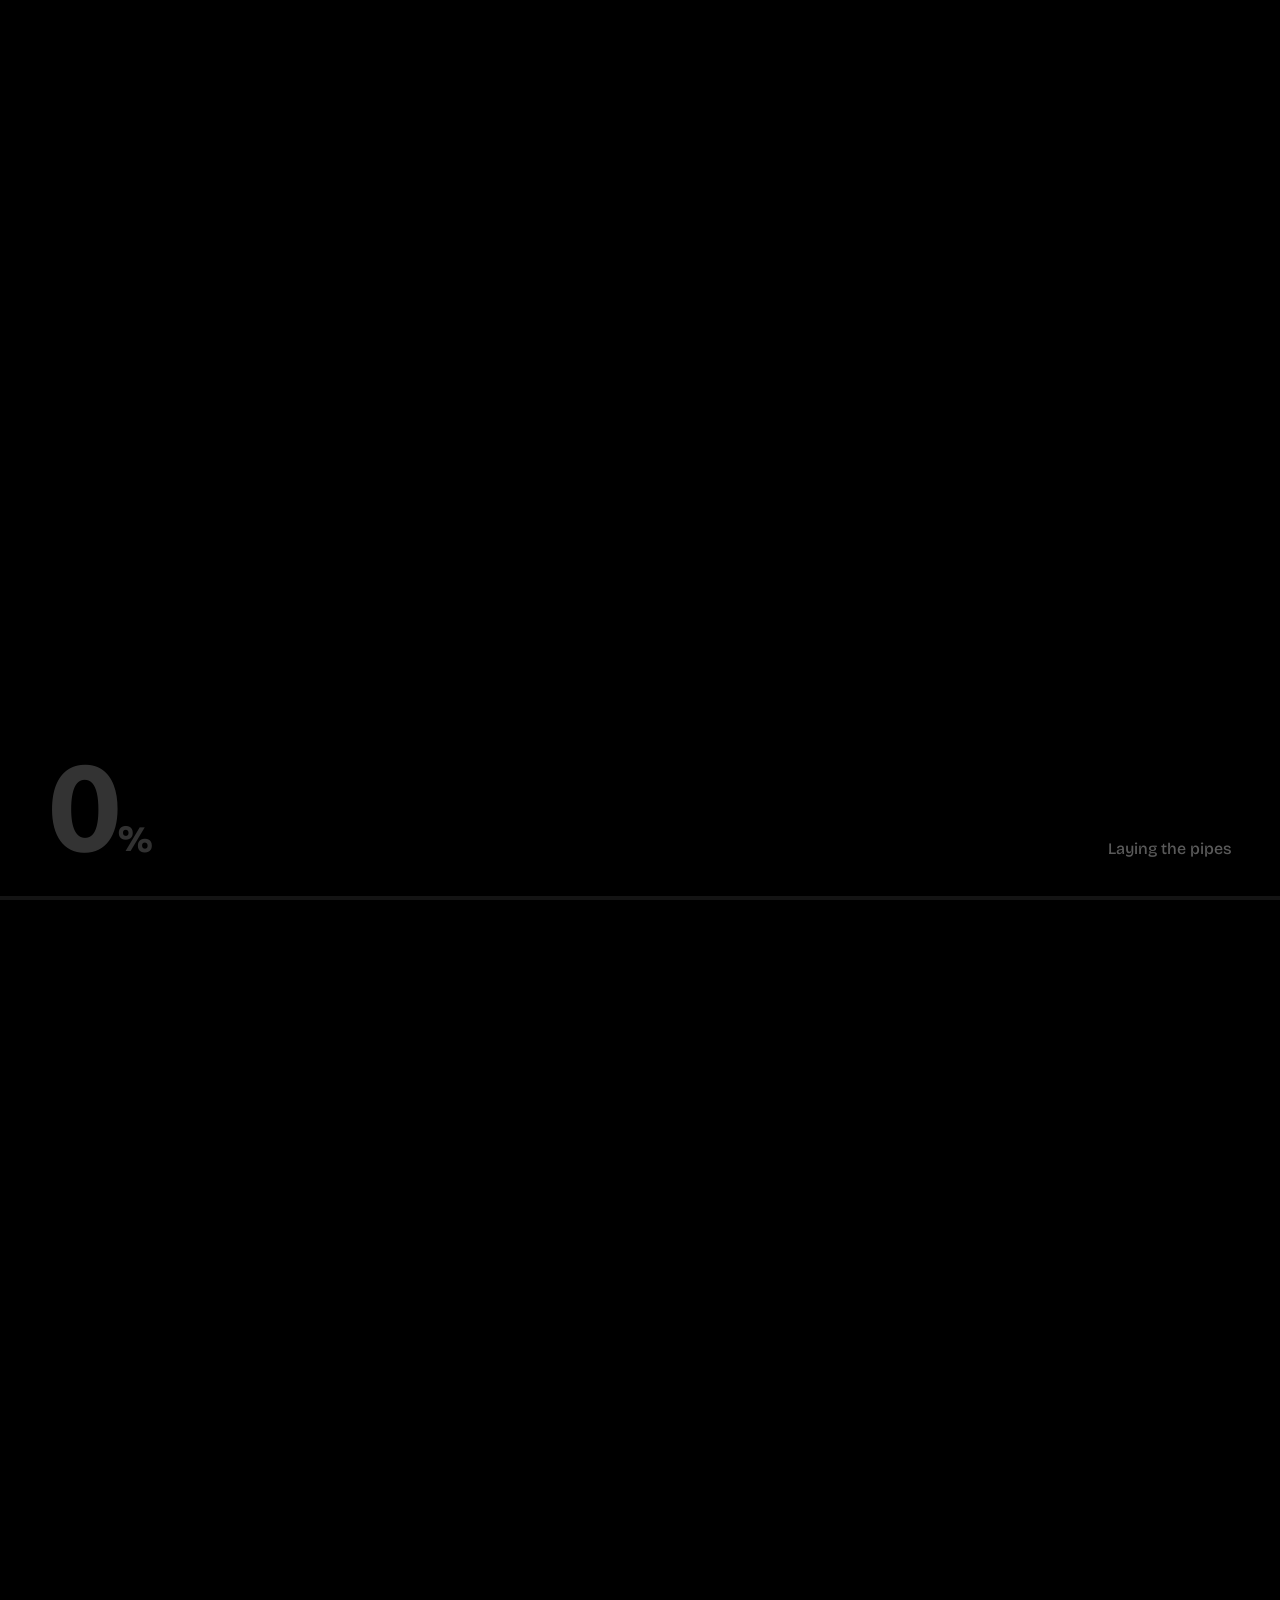
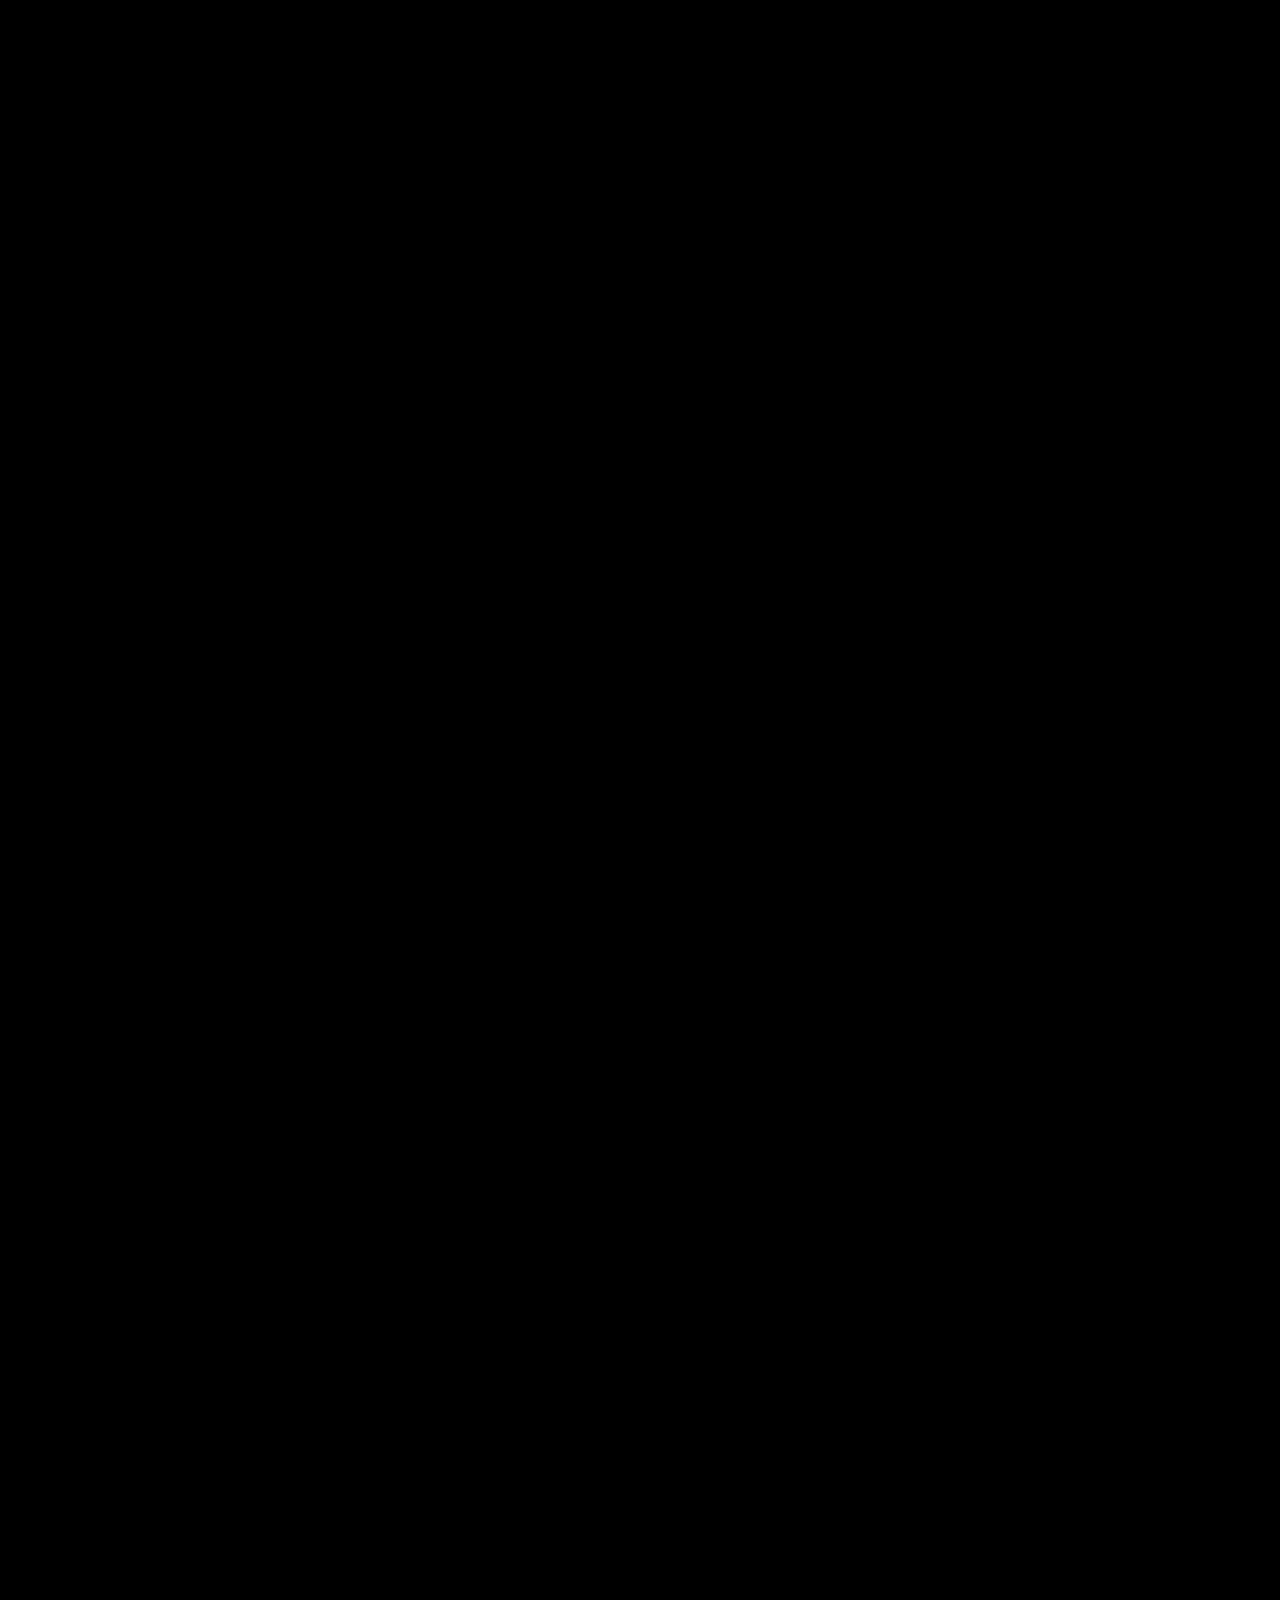
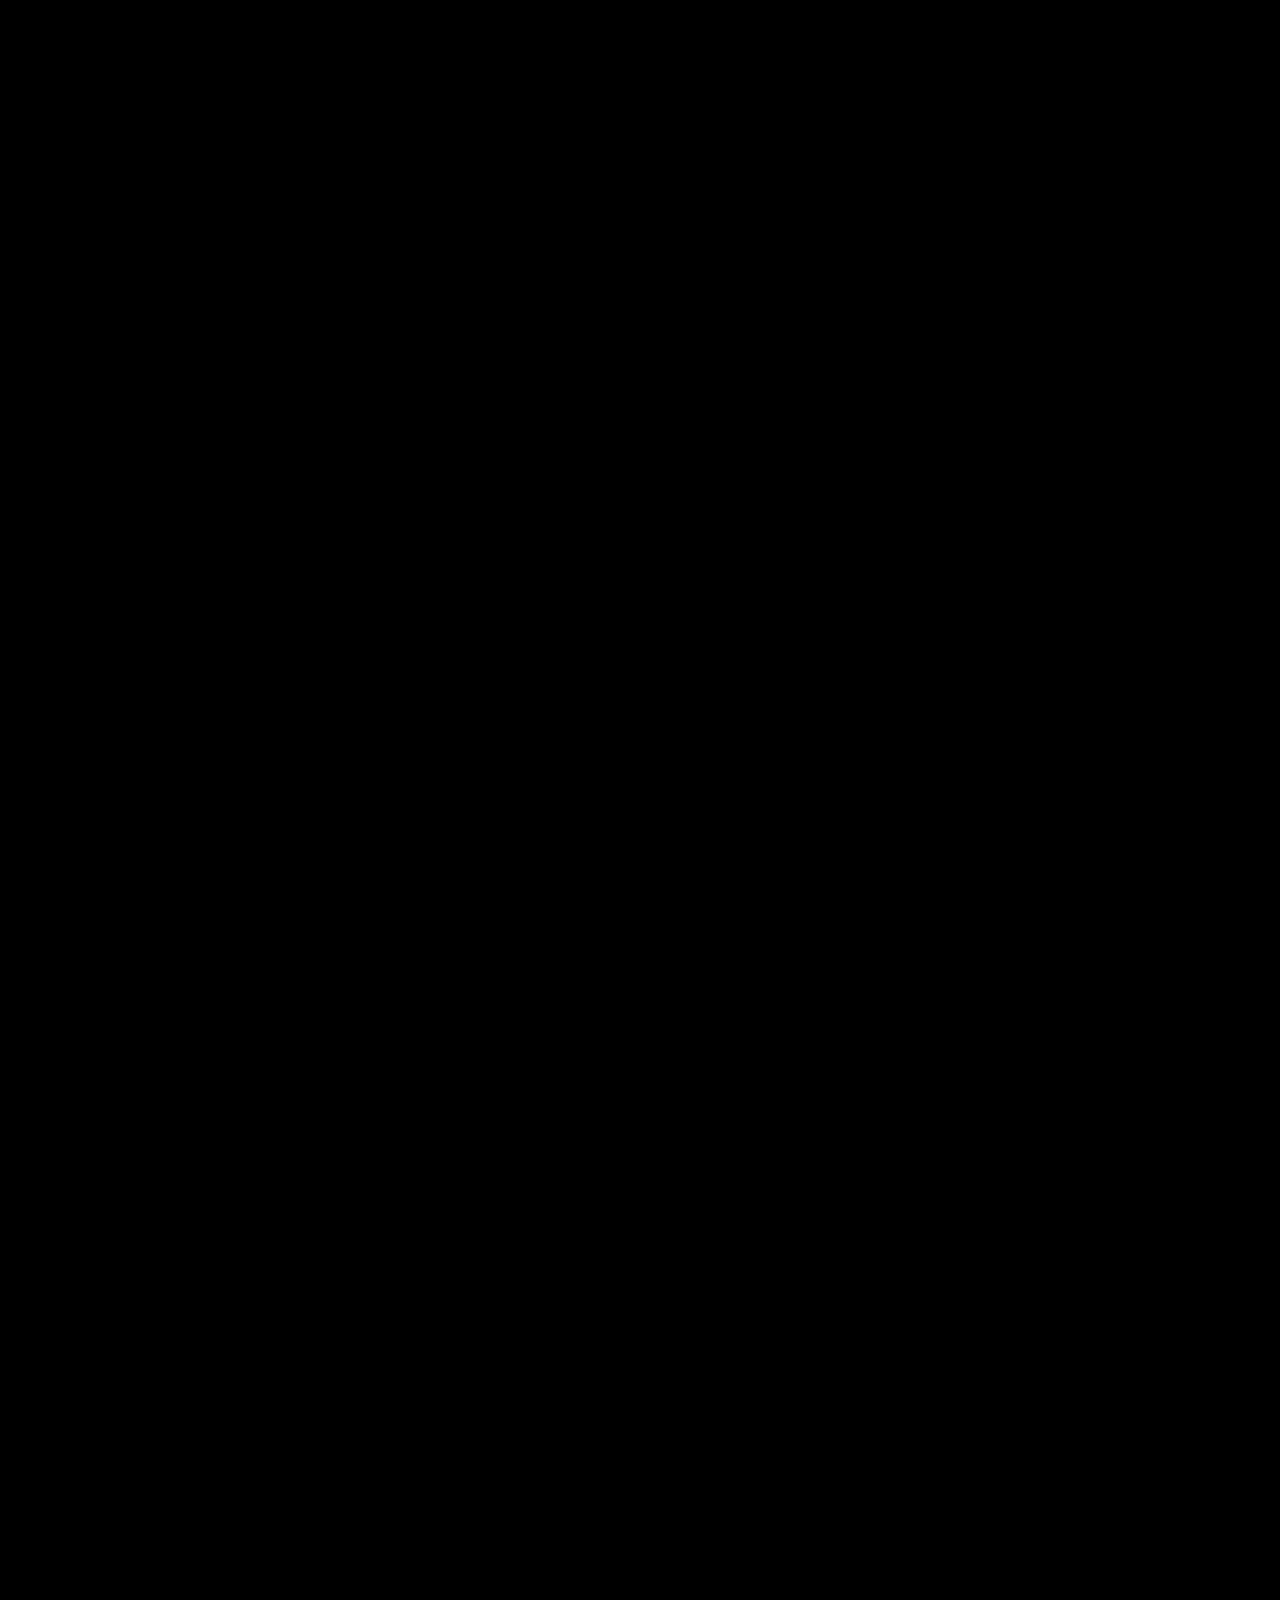
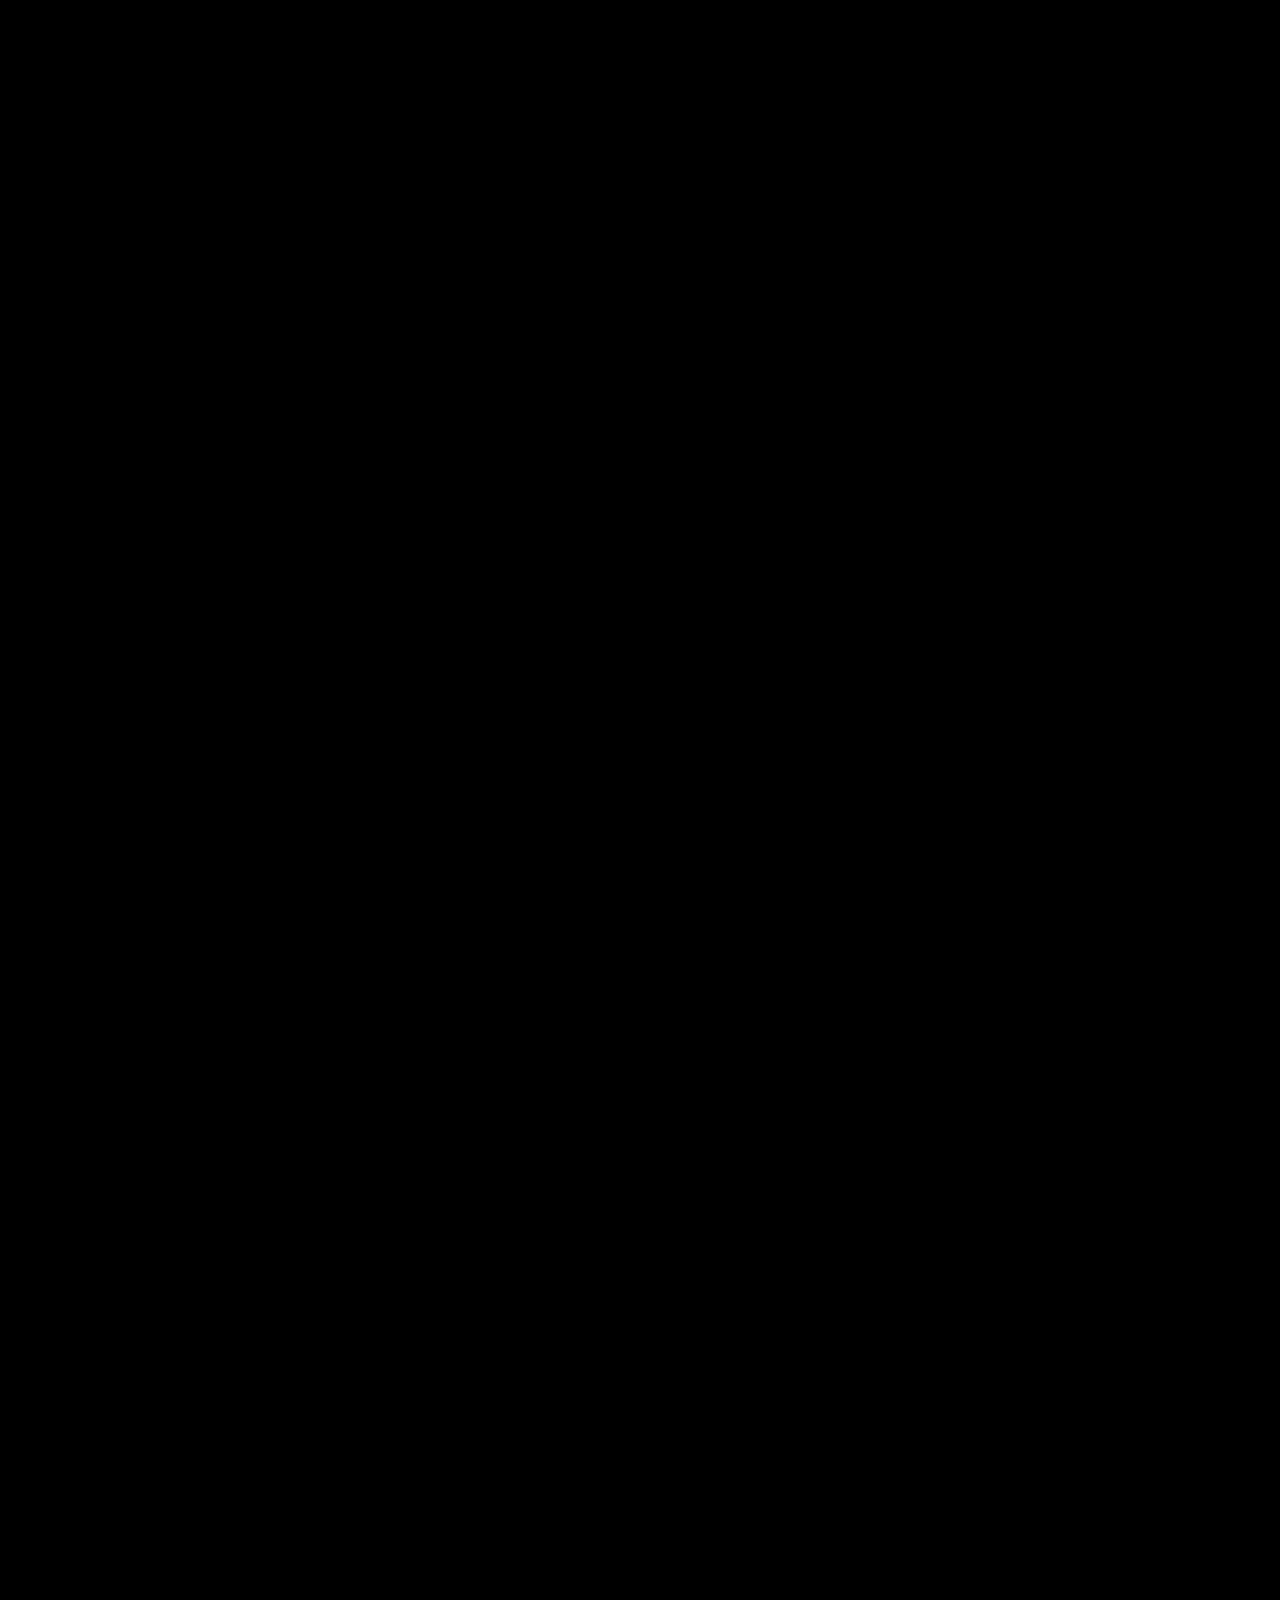
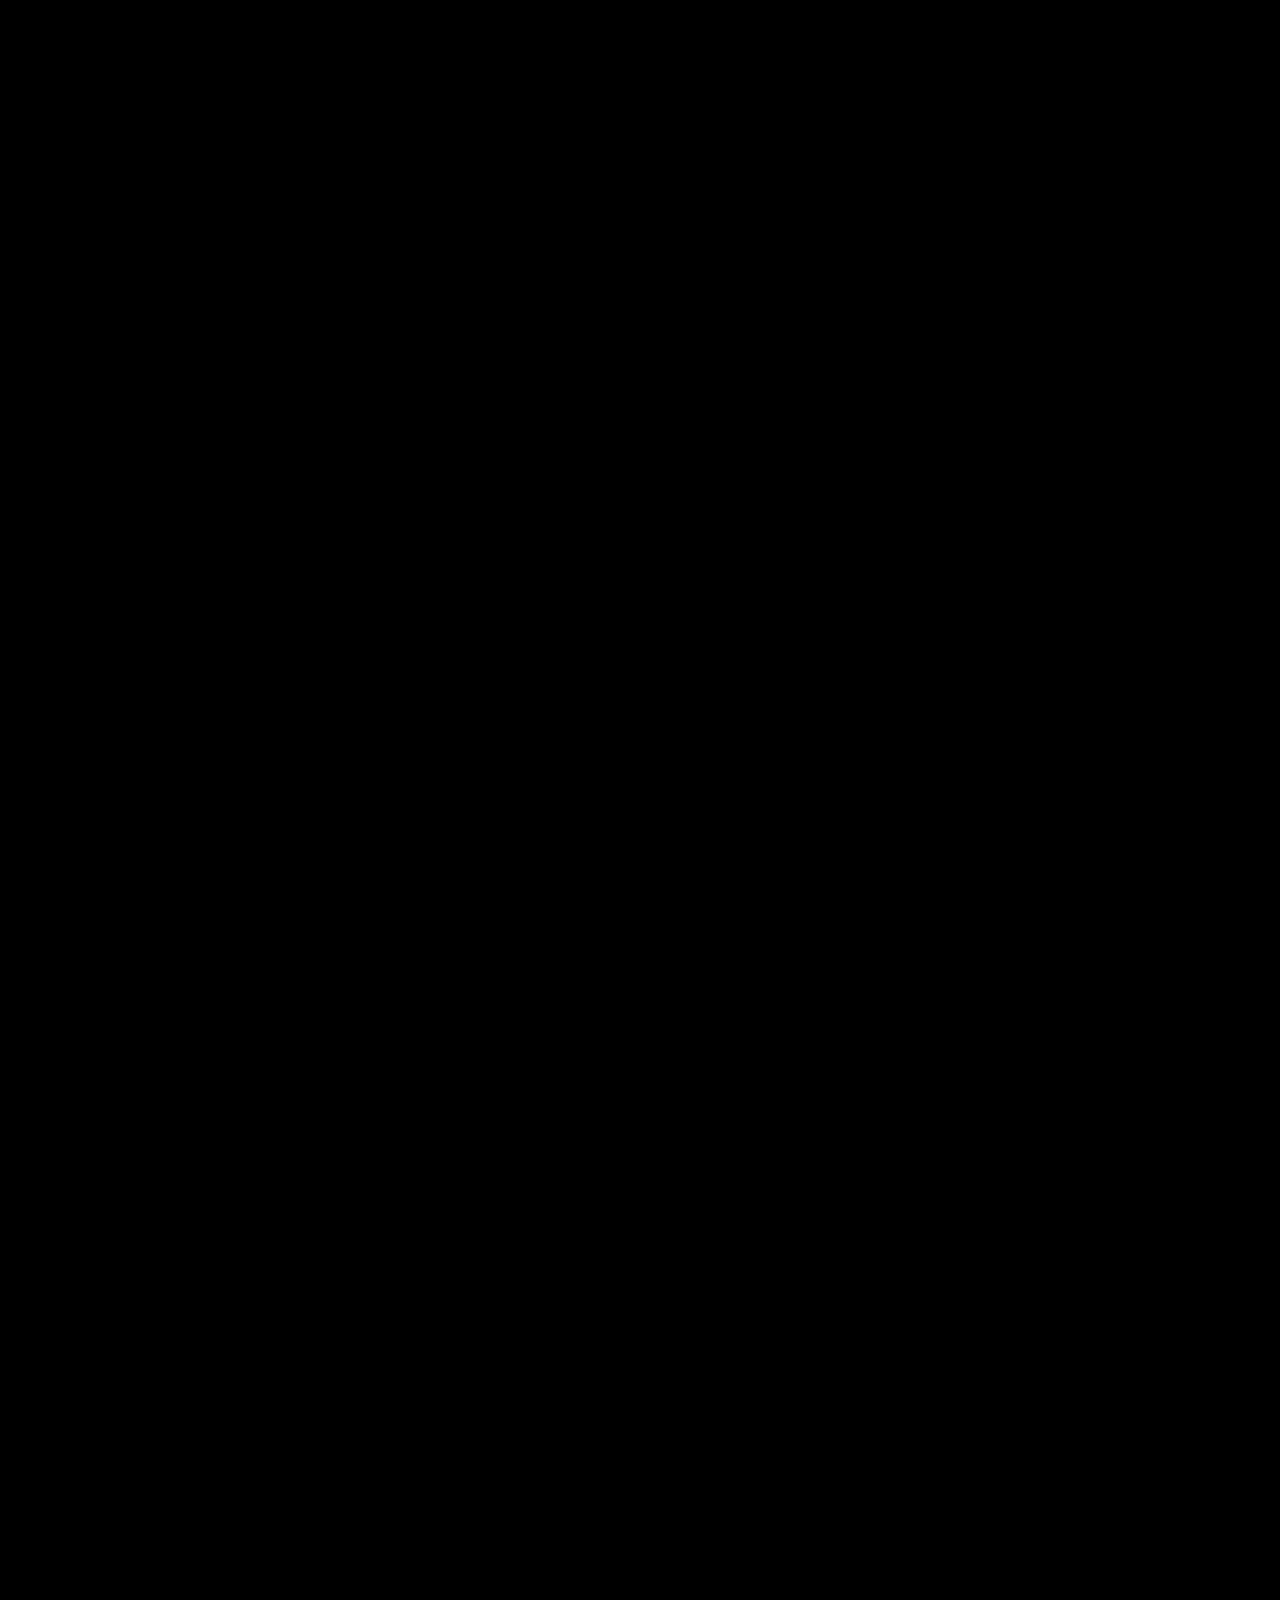
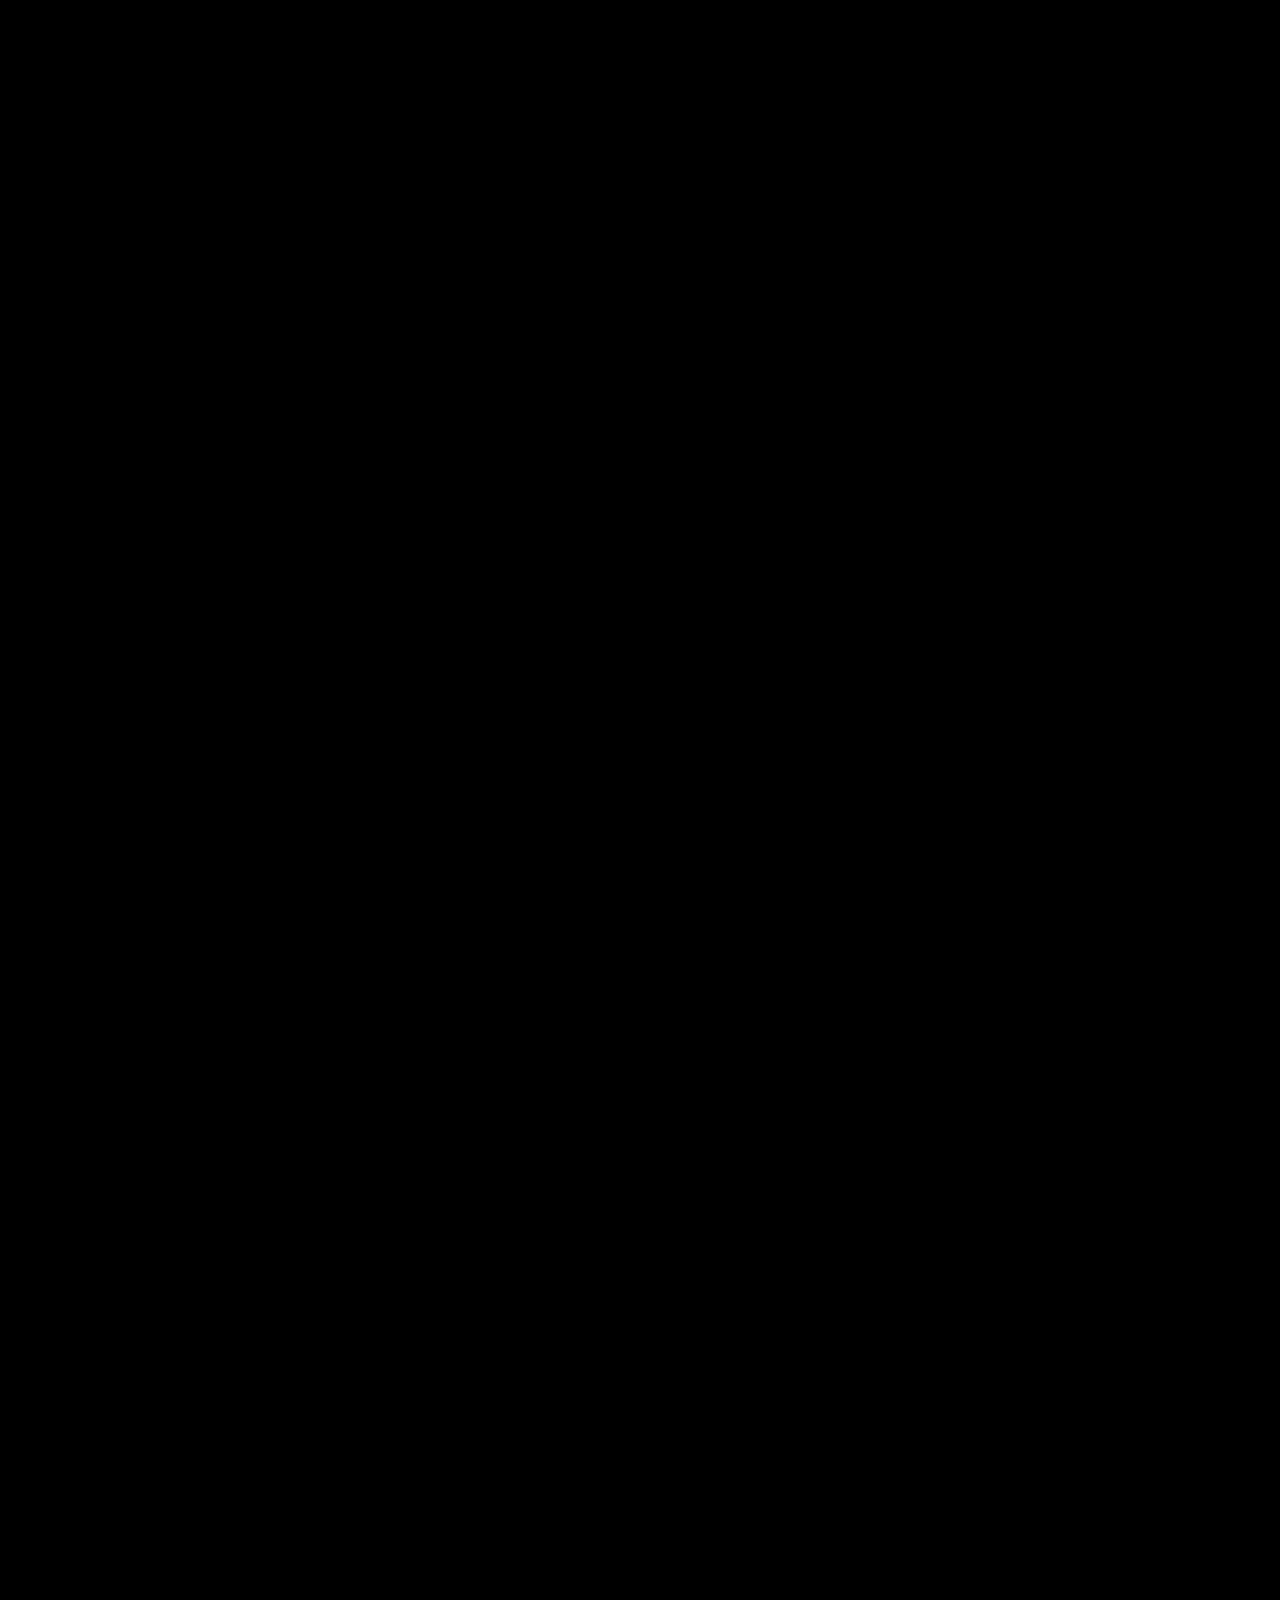
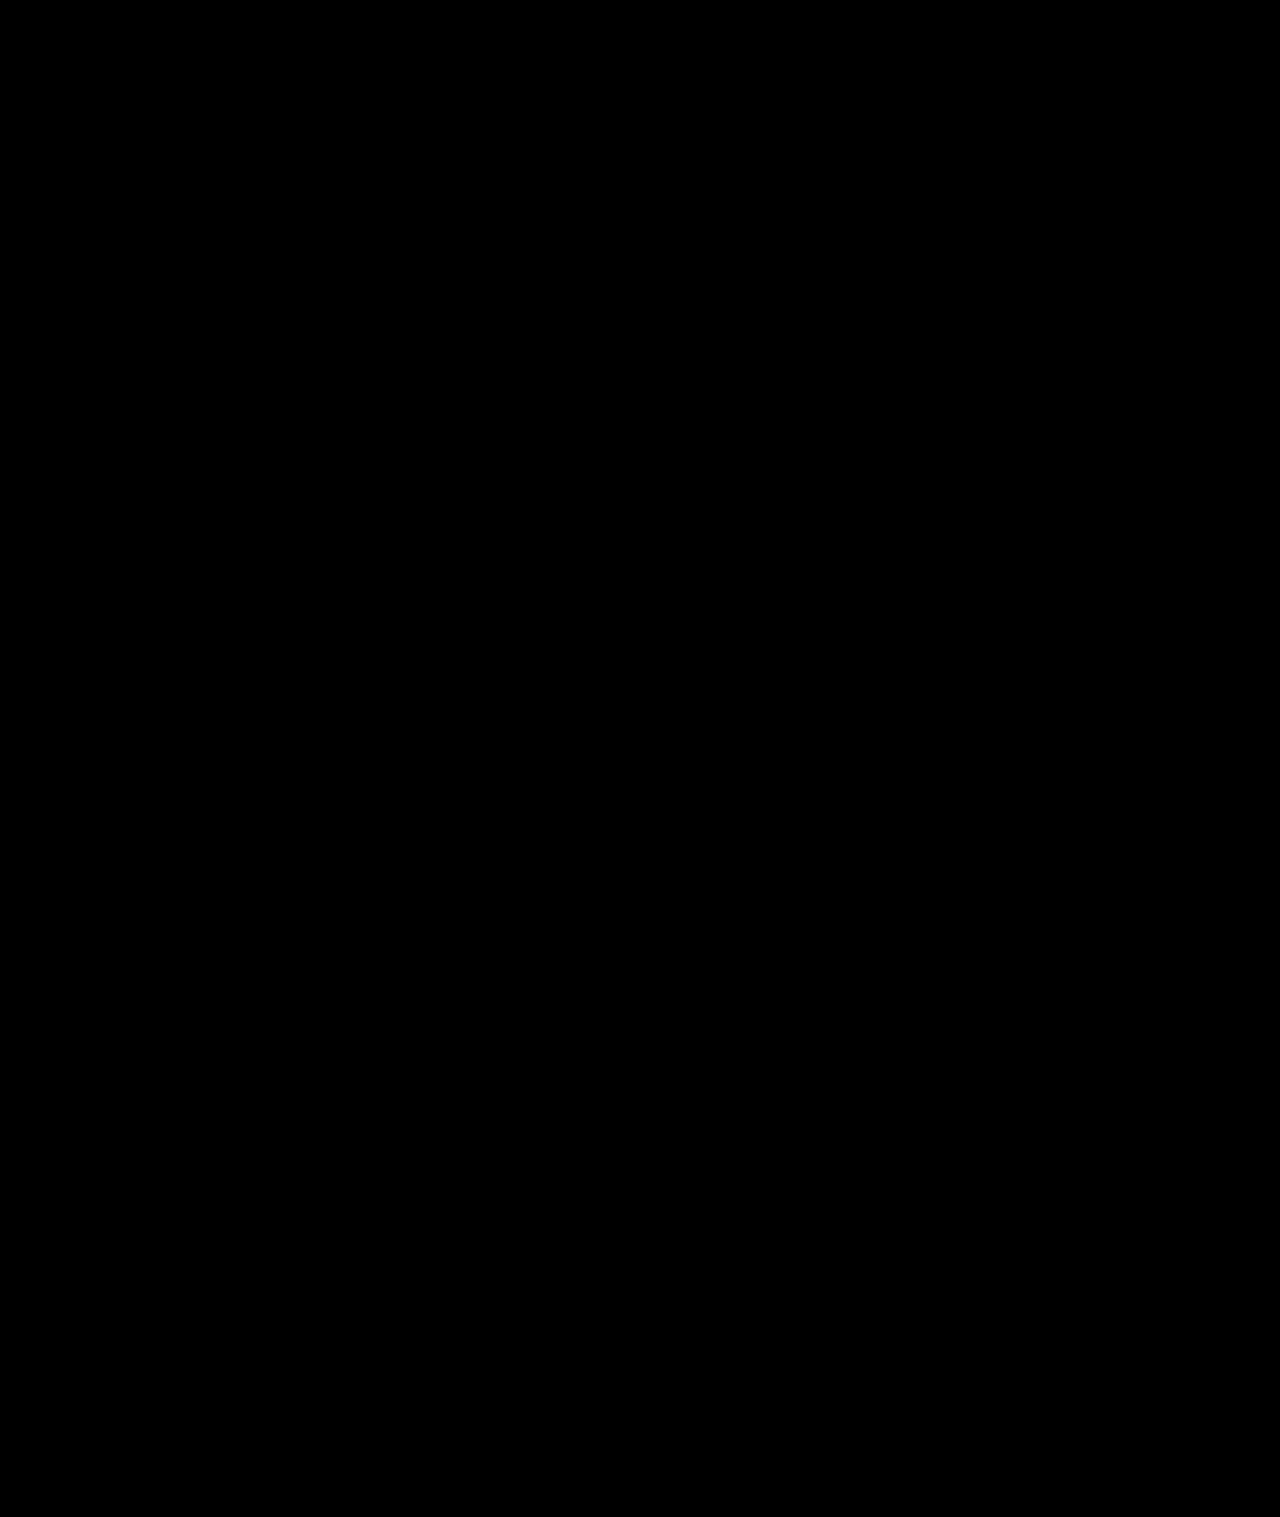
==== index.html @ 7645dc29 "initial commit" ====
<!doctype html>
<html lang="en">

<head>
  <meta charset="utf-8">
  <meta name="viewport" content="width=device-width, initial-scale=1">
  <title>Ankur Kewat</title>
  <link rel="preconnect" href="https://fonts.googleapis.com">
  <link rel="preconnect" href="https://fonts.gstatic.com" crossorigin>
  <link
    href="https://fonts.googleapis.com/css2?family=Bricolage+Grotesque:opsz,wght@12..96,400;12..96,700&family=Inter+Tight:wght@400;500;600;700&family=JetBrains+Mono:wght@400;500&display=swap"
    rel="stylesheet">
  <link rel="stylesheet" href="css/hero.css">
  <link rel="stylesheet" href="css/style.css">
  <link rel="stylesheet" href="css/tech-card.css">
  <link rel="stylesheet" href="css/bold-section.css">
  <link rel="stylesheet" href="css/stats.css">
  <link rel="stylesheet" href="css/experience.css">
  <link rel="stylesheet" href="css/skills.css">
  <link rel="stylesheet" href="css/runner.css">
  <link rel="stylesheet" href="css/tail.css">
  <link rel="stylesheet" href="css/connect.css">
  <link rel="stylesheet" href="css/hero-fx.css">
  <link rel="stylesheet" href="css/wave-btn.css">
</head>

<body class="intro">

  <!-- intro layers: cursor glow + the card spiral -->
  <canvas id="fluid-bg" aria-hidden="true"></canvas>
  <canvas id="cards-bg" aria-hidden="true"></canvas>

  <!-- THE WEBSITE (revealed when the card spiral completes): tech icon card, then Bold Ideas + PLAY REEL -->
  <main class="site">
    <header class="top">
      <div class="btns"><button class="btn-wave" type="button" aria-label="Toggle sound" aria-pressed="true"><i
            class="bw-fill"></i><svg class="bw-svg" viewBox="0 0 24 24" aria-hidden="true">
            <path class="bw-path" d="" />
          </svg></button><span class="btn dark">Let&rsquo;s talk</span></div>
    </header>

    <!-- Hero Section from image: Above Bold Ideas, Brought to Life -->
    <section class="hero-section" id="hero">
      <div class="hero-inner">
        <div class="hero-content">
          <div class="hero-badge">
            <span class="hero-badge-text">AGENTIC SAAS ARCHITECTURE</span>
          </div>

          <h1 class="hero-title">I'm Ankur Kewat</h1>

          <p class="hero-lead">
            Blending modern web development with Generative AI to build <strong>intelligent, scalable, and visually
              engaging</strong> digital experiences.<span class="hero-status-dot" aria-hidden="true"></span>
          </p>

          <p class="hero-desc">
            Gen AI &amp; Full Stack Developer crafting scalable AI-powered products, clean interfaces, and modern web
            experiences.
          </p>

          <div class="hero-actions">
            <a class="hero-btn-primary" href="#bold">
              <span>View Projects</span>
              <svg width="15" height="15" viewBox="0 0 24 24" fill="none" stroke="currentColor" stroke-width="2.2"
                stroke-linecap="round" stroke-linejoin="round">
                <line x1="5" y1="12" x2="19" y2="12"></line>
                <polyline points="12 5 19 12 12 19"></polyline>
              </svg>
            </a>
            <a class="hero-btn-secondary" href="mailto:contact@ankurkewat.com">
              <svg width="15" height="15" viewBox="0 0 24 24" fill="none" stroke="currentColor" stroke-width="2"
                stroke-linecap="round" stroke-linejoin="round">
                <rect x="2" y="4" width="20" height="16" rx="2"></rect>
                <path d="m22 7-8.97 5.7a1.94 1.94 0 0 1-2.06 0L2 7"></path>
              </svg>
              <span>Contact Me</span>
            </a>
          </div>

          <div class="hero-tags">
            <span class="hero-tag">Next.js</span>
            <span class="hero-tag">TypeScript</span>
            <span class="hero-tag">Tailwind CSS</span>
            <span class="hero-tag">Node.js</span>
            <span class="hero-tag">React</span>
            <span class="hero-tag">AI Integration</span>
          </div>
        </div>

        <div class="hero-profile-wrap">
          <div class="hero-profile-card">
            <img src="assets/profile.jpg" alt="Ankur Kewat - AI & Full Stack Engineer" class="hero-profile-img" />
            <div class="hero-profile-glow"></div>
          </div>
        </div>
      </div>


    </section>

    <!-- Interactive Command Palette Modal -->
    <div class="cmd-modal-backdrop" id="cmd-modal" role="dialog" aria-modal="true" aria-label="Command Menu">
      <div class="cmd-modal">
        <div class="cmd-search-wrap">
          <svg width="18" height="18" viewBox="0 0 24 24" fill="none" stroke="currentColor" stroke-width="2"
            stroke-linecap="round" stroke-linejoin="round">
            <circle cx="11" cy="11" r="8"></circle>
            <line x1="21" y1="21" x2="16.65" y2="16.65"></line>
          </svg>
          <input class="cmd-search-input" id="cmd-input" type="text" placeholder="Type a command or search..."
            autocomplete="off">
        </div>
        <ul class="cmd-list" id="cmd-list">
          <li class="cmd-item" data-action="bold">
            <div class="cmd-item-left">
              <span>✨</span>
              <span class="cmd-item-title">Bold Ideas &amp; Showreel</span>
            </div>
            <span class="cmd-item-badge">Scroll</span>
          </li>
          <li class="cmd-item" data-action="projects">
            <div class="cmd-item-left">
              <span>💼</span>
              <span class="cmd-item-title">Featured Work</span>
            </div>
            <span class="cmd-item-badge">Projects</span>
          </li>
          <li class="cmd-item" data-action="tech-stack">
            <div class="cmd-item-left">
              <span>⚡</span>
              <span class="cmd-item-title">Interactive Tech Stack</span>
            </div>
            <span class="cmd-item-badge">Skills</span>
          </li>
          <li class="cmd-item" data-action="contact">
            <div class="cmd-item-left">
              <span>✉️</span>
              <span class="cmd-item-title">Send Email</span>
            </div>
            <span class="cmd-item-badge">Contact</span>
          </li>
          <li class="cmd-item" data-action="copy-email">
            <div class="cmd-item-left">
              <span>📋</span>
              <span class="cmd-item-title">Copy Email Address</span>
            </div>
            <span class="cmd-item-badge">Clipboard</span>
          </li>
        </ul>
        <div class="cmd-modal-footer">
          <span>Navigation &amp; Actions</span>
          <span>ESC to close</span>
        </div>
      </div>
    </div>

    <!-- 1) bold ideas: the blue pipe threads the video card, which grows into PLAY REEL -->
    <section id="bold">
      <div class="stage">
        <canvas></canvas>
        <h2 class="head">
          <span class="l1-mask"><span class="l1-shift"><span class="l1">Bold Ideas,</span></span></span>
          <span class="l2">Brought to Life</span>
        </h2>
        <div class="copy">
          <p>I combine design, motion, 3D, and development to create digital experiences that feel visually striking and
            technically seamless. From landing pages to AI-powered products, I build work that captures attention and
            invites interaction.</p>
          <a class="pill" href="#"><i></i> My approach</a>
        </div>
        <button class="reel" type="button" aria-label="Play reel">PLAY<b></b>REEL</button>
        <div class="bold-hint"><span>+</span><span>Scroll to explore</span><span>+</span></div>
      </div>
    </section>
    <!-- put your own reel here (mp4, keep it short and light for the autoplay) -->
    <video id="reel-video" class="reel-video" src="assets/reel.mp4" muted loop playsinline autoplay
      preload="auto"></video>

    <!-- Stats: the blue pipe keeps coming down from the right while the cards spring in -->
    <section id="stats" aria-label="Highlights">
      <div class="stats-stage">
        <canvas aria-hidden="true"></canvas>
        <div class="stats-grid">
          <article class="stat-card">
            <div class="stat-in">
              <div class="stat-icon"><svg viewBox="0 0 24 24" fill="none" stroke="currentColor" stroke-width="1.8"
                  stroke-linecap="round" stroke-linejoin="round" aria-hidden="true">
                  <path d="m18 16 4-4-4-4" />
                  <path d="m6 8-4 4 4 4" />
                </svg></div>
              <h3 class="stat-num"><span data-count="3">0</span>+ Years</h3>
              <p class="stat-title">Production Coding</p>
              <p class="stat-desc">Architecting scalable web products.</p>
            </div>
          </article>
          <article class="stat-card">
            <div class="stat-in">
              <div class="stat-icon"><svg viewBox="0 0 24 24" fill="none" stroke="currentColor" stroke-width="1.8"
                  stroke-linecap="round" stroke-linejoin="round" aria-hidden="true">
                  <rect x="4" y="4" width="16" height="16" rx="2" />
                  <rect x="9" y="9" width="6" height="6" />
                  <path d="M15 2v2M15 20v2M2 15h2M2 9h2M20 15h2M20 9h2M9 2v2M9 20v2" />
                </svg></div>
              <h3 class="stat-num"><span data-count="10">0</span>+</h3>
              <p class="stat-title">AI Integrations</p>
              <p class="stat-desc">Powered by Gemini and OpenAI APIs.</p>
            </div>
          </article>
          <article class="stat-card">
            <div class="stat-in">
              <div class="stat-icon"><svg viewBox="0 0 24 24" fill="none" stroke="currentColor" stroke-width="1.8"
                  stroke-linecap="round" stroke-linejoin="round" aria-hidden="true">
                  <path
                    d="m12.83 2.18a2 2 0 0 0-1.66 0L2.6 6.08a1 1 0 0 0 0 1.83l8.58 3.91a2 2 0 0 0 1.66 0l8.58-3.9a1 1 0 0 0 0-1.83Z" />
                  <path d="m22 17.65-9.17 4.16a2 2 0 0 1-1.66 0L2 17.65" />
                  <path d="m22 12.65-9.17 4.16a2 2 0 0 1-1.66 0L2 12.65" />
                </svg></div>
              <h3 class="stat-num"><span data-count="15">0</span>+</h3>
              <p class="stat-title">Projects Shipped</p>
              <p class="stat-desc">Delivered high-performance web apps.</p>
            </div>
          </article>
          <article class="stat-card">
            <div class="stat-in">
              <div class="stat-icon"><svg viewBox="0 0 24 24" fill="none" stroke="currentColor" stroke-width="1.8"
                  stroke-linecap="round" stroke-linejoin="round" aria-hidden="true">
                  <path d="M5 5.5A3.5 3.5 0 0 1 8.5 2H12v7H8.5A3.5 3.5 0 0 1 5 5.5z" />
                  <path d="M12 2h3.5a3.5 3.5 0 1 1 0 7H12V2z" />
                  <path d="M12 12.5a3.5 3.5 0 1 1 7 0 3.5 3.5 0 1 1-7 0z" />
                  <path d="M5 19.5A3.5 3.5 0 0 1 8.5 16H12v3.5a3.5 3.5 0 1 1-7 0z" />
                  <path d="M5 12.5A3.5 3.5 0 0 1 8.5 9H12v7H8.5A3.5 3.5 0 0 1 5 12.5z" />
                </svg></div>
              <h3 class="stat-num" data-split>Pixel Perfect</h3>
              <p class="stat-title">Design Engineering</p>
              <p class="stat-desc">Crafting clean layouts &amp; typography.</p>
            </div>
          </article>
        </div>
      </div>
    </section>

    <!-- Professional Experience: the pipe keeps coming down along the timeline -->
    <section id="exp" aria-label="Professional Experience">
      <div class="exp-gl">
        <div class="exp-gl-sticky"><canvas aria-hidden="true"></canvas></div>
      </div>
      <div class="exp-inner">
        <h2 class="exp-title">Professional Experience</h2>
        <div class="exp-list">
          <article class="exp-item">
            <div class="exp-date">Jun 2026 &ndash; Jul 2026</div>
            <div class="exp-rail"><span class="exp-node"></span></div>
            <div class="exp-card">
              <div class="exp-in">
                <h3 class="exp-role">Artificial Intelligence Intern (Remote)</h3>
                <p class="exp-co">Tayana Solutions Pvt. Ltd.<em>Hyderabad, India</em></p>
                <ul class="exp-points">
                  <li>Developed and customized Custom GPT solutions to support business workflows and improve AI-driven
                    user interactions.</li>
                  <li>Designed prompt engineering strategies to improve response quality, consistency, accuracy, and
                    domain relevance.</li>
                  <li>Built AI assistant prototypes using Generative AI, LLMs, structured knowledge, and prompt-based
                    workflows.</li>
                </ul>
                <div class="exp-tags"><span>Custom GPT</span><span>Prompt
                    Engineering</span><span>LLMs</span><span>Generative AI</span></div>
              </div>
            </div>
          </article>
          <article class="exp-item">
            <div class="exp-date">Sep 2024 &ndash; Present</div>
            <div class="exp-rail"><span class="exp-node"></span></div>
            <div class="exp-card">
              <div class="exp-in">
                <h3 class="exp-role">Gen AI &amp; Full Stack Developer</h3>
                <p class="exp-co">Elevate Labs</p>
                <p class="exp-desc">Developing intelligent web applications combining generative AI with modern frontend
                  architectures.</p>
                <div class="exp-tags"><span>Next.js</span><span>Gemini
                    API</span><span>Tailwind</span><span>TypeScript</span></div>
              </div>
            </div>
          </article>
          <article class="exp-item">
            <div class="exp-date">Jun 2021 &ndash; Sep 2024</div>
            <div class="exp-rail"><span class="exp-node"></span></div>
            <div class="exp-card">
              <div class="exp-in">
                <h3 class="exp-role">Full Stack Engineer</h3>
                <p class="exp-co">Bhupati Software Pvt. Ltd.</p>
                <p class="exp-desc">Architected scalable digital solutions and enterprise applications focusing on
                  performance and clean UI/UX.</p>
                <div class="exp-tags"><span>React</span><span>Node.js</span><span>MongoDB</span><span>Express</span>
                </div>
              </div>
            </div>
          </article>
        </div>
      </div>
    </section>

    <!-- 2) Featured Work -->
    <!-- Featured Work, tech card and skills marquee -->
    <div id="tail">
      <section class="next">
        <h3>Tech skills</h3>
      </section>

      <!-- 3) Tech stack rectangular card below Featured Work -->
      <section class="tech-stack-section">
        <section class="tech-card" aria-label="Technologies I work with">
          <canvas></canvas>
          <span class="tag"><b>Tech stack</b> &mdash; move your cursor through the icons</span>
        </section>
      </section>

      <!-- Skills marquee: two rows sliding in opposite directions, with hover effects -->
      <section id="skills" aria-label="Skills">
        <div class="sk-run" data-sprite="" aria-hidden="true">
          <div class="sk-say"><span></span></div>
          <i class="sk-shadow"></i>
          <div class="sk-pal">
            <div class="sk-flip"><canvas class="sk-sprite" width="14" height="20"></canvas></div>
          </div>
        </div>
        <div class="sk-band">
          <div class="sk-row" data-dir="-1">
            <div class="sk-track">
              <span class="sk-word" data-tag="React framework">Next.js</span>
              <span class="sk-word" data-tag="Typed JavaScript">TypeScript</span>
              <span class="sk-word" data-tag="UI library">React</span>
              <span class="sk-word" data-tag="Animation engine">GSAP</span>
              <span class="sk-word" data-tag="JavaScript runtime">Node.js</span>
              <span class="sk-word" data-tag="Generative AI">Gen AI</span>
              <span class="sk-word" data-tag="Utility-first CSS">Tailwind CSS</span>
              <span class="sk-word" data-tag="Motion library">Framer Motion</span>
              <span class="sk-word" data-tag="3D on the web">Three.js</span>
            </div>
          </div>
          <div class="sk-row" data-dir="1">
            <div class="sk-track">
              <span class="sk-word" data-tag="NoSQL database">MongoDB</span>
              <span class="sk-word" data-tag="Node web framework">Express</span>
              <span class="sk-word" data-tag="GPU graphics">WebGL</span>
              <span class="sk-word" data-tag="Google AI">Gemini API</span>
              <span class="sk-word" data-tag="LLM API">OpenAI API</span>
              <span class="sk-word" data-tag="Prompt design">Prompt Engineering</span>
              <span class="sk-word" data-tag="Custom assistants">Custom GPT</span>
              <span class="sk-word" data-tag="Language models">LLMs</span>
              <span class="sk-word" data-tag="Deployment">Vercel</span>
            </div>
          </div>
          <canvas class="sk-sparks" aria-hidden="true"></canvas>
        </div>
        <div class="sk-tip" aria-hidden="true"><i></i><b></b></div>
      </section>
    </div>

    <!-- Connect: "Let's Build Something." -->
    <section id="connect" aria-label="Connect">
      <canvas class="cn-gl" aria-hidden="true"></canvas>
      <div class="cn-inner">
        <p class="cn-kicker">Connect</p>
        <h2 class="cn-title">Let's Build Something.</h2>
        <p class="cn-sub">Currently open for new opportunities. Whether you have a question or just want to say hi, I'll
          try my best to get back to you!</p>
        <div class="cn-cards">
          <a class="cn-card" href="mailto:ankurkewat06@gmail.com" data-c="#00d8ff">
            <span class="cn-icon"><svg viewBox="0 0 24 24" fill="none" stroke="currentColor" stroke-width="1.8"
                stroke-linecap="round" stroke-linejoin="round" aria-hidden="true">
                <rect width="20" height="16" x="2" y="4" rx="2" />
                <path d="m22 7-8.97 5.7a1.94 1.94 0 0 1-2.06 0L2 7" />
              </svg></span>
            <h3 class="cn-name">Email</h3>
            <p class="cn-handle">ankurkewat06@gmail.com</p>
            <span class="cn-arrow"><svg viewBox="0 0 24 24" fill="none" stroke="currentColor" stroke-width="1.8"
                stroke-linecap="round" stroke-linejoin="round" aria-hidden="true">
                <path d="M5 12h14" />
                <path d="m12 5 7 7-7 7" />
              </svg></span>
          </a>
          <a class="cn-card" href="https://www.linkedin.com/in/ankur-kewat" target="_blank" rel="noopener noreferrer"
            data-c="#6d8bff">
            <span class="cn-icon"><svg viewBox="0 0 24 24" fill="none" stroke="currentColor" stroke-width="1.8"
                stroke-linecap="round" stroke-linejoin="round" aria-hidden="true">
                <path d="M16 8a6 6 0 0 1 6 6v7h-4v-7a2 2 0 0 0-2-2 2 2 0 0 0-2 2v7h-4v-7a6 6 0 0 1 6-6z" />
                <rect width="4" height="12" x="2" y="9" />
                <circle cx="4" cy="4" r="2" />
              </svg></span>
            <h3 class="cn-name">LinkedIn</h3>
            <p class="cn-handle">linkedin.com/in/ankur-kewat</p>
            <span class="cn-arrow"><svg viewBox="0 0 24 24" fill="none" stroke="currentColor" stroke-width="1.8"
                stroke-linecap="round" stroke-linejoin="round" aria-hidden="true">
                <path d="M5 12h14" />
                <path d="m12 5 7 7-7 7" />
              </svg></span>
          </a>
          <a class="cn-card" href="https://github.com/ankur-kewat" target="_blank" rel="noopener noreferrer"
            data-c="#27f0b0">
            <span class="cn-icon"><svg viewBox="0 0 24 24" fill="none" stroke="currentColor" stroke-width="1.8"
                stroke-linecap="round" stroke-linejoin="round" aria-hidden="true">
                <path
                  d="M15 22v-4a4.8 4.8 0 0 0-1-3.5c3 0 6-2 6-5.5.08-1.25-.27-2.48-1-3.5.28-1.15.28-2.35 0-3.5 0 0-1 0-3 1.5-2.64-.5-5.36-.5-8 0C6 2 5 2 5 2c-.3 1.15-.3 2.35 0 3.5A5.403 5.403 0 0 0 4 9c0 3.5 3 5.5 6 5.5-.39.49-.68 1.05-.85 1.65-.17.6-.22 1.23-.15 1.85v4" />
                <path d="M9 18c-4.51 2-5-2-7-2" />
              </svg></span>
            <h3 class="cn-name">GitHub</h3>
            <p class="cn-handle">github.com/ankur-kewat</p>
            <span class="cn-arrow"><svg viewBox="0 0 24 24" fill="none" stroke="currentColor" stroke-width="1.8"
                stroke-linecap="round" stroke-linejoin="round" aria-hidden="true">
                <path d="M5 12h14" />
                <path d="m12 5 7 7-7 7" />
              </svg></span>
          </a>
        </div>
      </div>
      <div class="cn-foot"><span>&copy; 2026 Ankur Kewat</span><span>Gen AI &amp; Full Stack Developer</span></div>
    </section>


  </main>

  <!-- 1) the pipe loader (AK -> Ankur Kewat) -->
  <div id="loader" role="status" aria-live="polite" aria-label="Loading">
    <div id="base"></div>
    <div id="stage"></div>
    <div id="cur"></div>
    <div class="meter">
      <div class="count"><span id="num">0</span><small>%</small></div>
      <div class="label" id="msg">Laying the pipes</div>
    </div>
    <div class="bar"><i id="fill"></i></div>
  </div>

  <script src="https://cdnjs.cloudflare.com/ajax/libs/three.js/r128/three.min.js"></script>
  <!-- 1) loader  ->  2) cursor glow  ->  3) card spiral -->
  <script src="js/loader.js"></script>
  <script src="js/fluid-bg.js"></script>
  <script src="js/cards.js"></script>
  <!-- 4) show the website and unlock scrolling (this must come before the website scripts) -->
  <script>
    document.addEventListener("intro:reveal", () => {
      document.body.classList.remove("intro");
      document.body.classList.add("home-ready");
      window.scrollTo(0, 0);
    });
  </script>
  <!-- 5) the website: icon card, then the blue pipe + reel -->
  <script src="js/tech-card.js"></script>
  <script src="js/bold-section.js"></script>
  <script src="js/core.js"></script>
  <script src="js/stats.js"></script>
  <script src="js/experience.js"></script>
  <script src="js/skills.js"></script>
  <script src="js/runner.js"></script>
  <script src="js/connect.js"></script>
  <script src="js/hero-fx.js"></script>
  <script src="js/wave-btn.js"></script>
  <script src="js/hero.js"></script>
  <script src="js/pixel-profile.js"></script>
</body>

</html>
---- css/hero.css ----
/* =====================================================================
   HERO SECTION: Agentic SaaS Architecture / Ankur Kewat
   Matches the portfolio hero layout, styling, and exact positioning
   ===================================================================== */

@keyframes pulse-dot {
  0%, 100% {
    opacity: 1;
    transform: scale(1);
    box-shadow: 0 0 10px 2px rgba(255, 255, 255, 0.85);
  }
  50% {
    opacity: 0.45;
    transform: scale(0.85);
    box-shadow: 0 0 4px 1px rgba(255, 255, 255, 0.35);
  }
}

.hero-section {
  position: relative;
  width: 100%;
  min-height: 100vh;
  display: flex;
  align-items: center;
  justify-content: center;
  background: var(--bg, #000);
  padding: clamp(90px, 12vh, 130px) clamp(16px, 3.5vw, 54px) clamp(60px, 9vh, 90px);
  box-sizing: border-box;
  overflow: hidden;
  z-index: 5;
}

.hero-inner {
  width: 100%;
  max-width: 1360px;
  margin: 0 auto;
  display: grid;
  grid-template-columns: minmax(0, 1.2fr) minmax(0, 0.85fr);
  align-items: center;
  gap: clamp(2.5rem, 5vw, 5.5rem);
}

/* ---------- Left column: Hero content ---------- */
.hero-content {
  display: flex;
  flex-direction: column;
  align-items: flex-start;
  text-align: left;
}

/* Badge / Pill */
.hero-badge {
  display: inline-flex;
  align-items: center;
  gap: 8px;
  padding: 6px 14px;
  border-radius: 9999px;
  background: rgba(255, 255, 255, 0.035);
  border: 1px solid rgba(255, 255, 255, 0.12);
  color: #a1a1aa;
  font-family: 'JetBrains Mono', ui-monospace, Menlo, Consolas, monospace;
  font-size: 0.72rem;
  font-weight: 500;
  letter-spacing: 0.12em;
  text-transform: uppercase;
  margin-bottom: 1.6rem;
  backdrop-filter: blur(6px);
  -webkit-backdrop-filter: blur(6px);
  user-select: none;
}

/* Title */
.hero-title {
  margin: 0 0 1.25rem 0;
  color: #ffffff;
  font-family: "Inter Tight", system-ui, -apple-system, BlinkMacSystemFont, "Segoe UI", sans-serif;
  font-size: clamp(2.6rem, 5.2vw, 4.4rem);
  font-weight: 700;
  letter-spacing: -0.035em;
  line-height: 1.08;
}

/* Lead text */
.hero-lead {
  margin: 0 0 1.15rem 0;
  color: #cfd2da;
  font-family: "Inter Tight", system-ui, sans-serif;
  font-size: clamp(1.02rem, 1.3vw, 1.22rem);
  font-weight: 400;
  line-height: 1.52;
  max-width: 580px;
}

.hero-lead strong {
  color: #ffffff;
  font-weight: 600;
}

.hero-status-dot {
  display: inline-block;
  width: 7.5px;
  height: 7.5px;
  border-radius: 50%;
  background: #ffffff;
  margin-left: 9px;
  vertical-align: middle;
  animation: pulse-dot 2.6s infinite ease-in-out;
}

/* Secondary description */
.hero-desc {
  margin: 0 0 2.2rem 0;
  color: #7d8194;
  font-family: "Inter Tight", system-ui, sans-serif;
  font-size: clamp(0.9rem, 1.05vw, 1rem);
  line-height: 1.58;
  max-width: 530px;
}

/* Buttons */
.hero-actions {
  display: flex;
  align-items: center;
  gap: 14px;
  flex-wrap: wrap;
  margin-bottom: 2.2rem;
}

.hero-btn-primary {
  display: inline-flex;
  align-items: center;
  gap: 8px;
  padding: 11px 22px;
  border-radius: 10px;
  background: #ffffff;
  color: #060608;
  font-family: "Inter Tight", system-ui, sans-serif;
  font-size: 0.9rem;
  font-weight: 600;
  letter-spacing: -0.01em;
  text-decoration: none;
  transition: all 0.22s ease;
  box-shadow: 0 2px 10px rgba(0, 0, 0, 0.4);
}

.hero-btn-primary svg {
  transition: transform 0.22s ease;
}

.hero-btn-primary:hover {
  background: #f1f2f6;
  transform: translateY(-2px);
  box-shadow: 0 6px 20px rgba(255, 255, 255, 0.18);
}

.hero-btn-primary:hover svg {
  transform: translateX(3px);
}

.hero-btn-secondary {
  display: inline-flex;
  align-items: center;
  gap: 9px;
  padding: 11px 22px;
  border-radius: 10px;
  background: rgba(18, 19, 24, 0.9);
  border: 1px solid rgba(255, 255, 255, 0.14);
  color: #ffffff;
  font-family: "Inter Tight", system-ui, sans-serif;
  font-size: 0.9rem;
  font-weight: 500;
  letter-spacing: -0.01em;
  text-decoration: none;
  transition: all 0.22s ease;
}

.hero-btn-secondary:hover {
  background: rgba(30, 32, 40, 0.95);
  border-color: rgba(255, 255, 255, 0.28);
  transform: translateY(-2px);
}

/* Tech tags */
.hero-tags {
  display: flex;
  flex-wrap: wrap;
  gap: 9px;
  max-width: 560px;
}

.hero-tag {
  padding: 6px 14px;
  background: rgba(255, 255, 255, 0.035);
  border: 1px solid rgba(255, 255, 255, 0.09);
  border-radius: 8px;
  color: #9ea1b0;
  font-family: 'JetBrains Mono', ui-monospace, Menlo, Consolas, monospace;
  font-size: 0.78rem;
  font-weight: 400;
  transition: all 0.2s ease;
  user-select: none;
}

.hero-tag:hover {
  background: rgba(255, 255, 255, 0.08);
  border-color: rgba(255, 255, 255, 0.22);
  color: #ffffff;
  transform: translateY(-1px);
}

/* ---------- Right column: Profile Image ---------- */
@keyframes float-profile {
  0%, 100% { transform: translateY(0); }
  50% { transform: translateY(-10px); }
}

.hero-profile-wrap {
  display: flex;
  justify-content: flex-end;
  width: 100%;
  margin-right: 5rem;
}

.hero-profile-card {
  position: relative;
  width: 100%;
  max-width: 340px;
  border-radius: 22px;
  overflow: hidden;
  animation: float-profile 5s ease-in-out infinite;
  box-shadow:
    0 24px 50px -12px rgba(0, 0, 0, 0.85),
    0 0 0 1px rgba(255, 255, 255, 0.08),
    0 0 80px -20px rgba(129, 140, 248, 0.15);
  transition: transform 0.4s ease, box-shadow 0.4s ease;
}

.hero-profile-card:hover {
  transform: translateY(-6px) scale(1.02);
  box-shadow:
    0 32px 64px -16px rgba(0, 0, 0, 0.9),
    0 0 0 1px rgba(255, 255, 255, 0.14),
    0 0 100px -20px rgba(129, 140, 248, 0.25);
}

.hero-profile-img {
  display: block;
  width: 100%;
  height: auto;
  aspect-ratio: 3 / 4;
  object-fit: cover;
  object-position: center top;
  border-radius: 22px;
  filter: grayscale(100%) contrast(1.1) brightness(0.92);
  transition: filter 0.4s ease;
}

.hero-profile-card:hover .hero-profile-img {
  filter: grayscale(100%) contrast(1.15) brightness(1);
}

.hero-profile-glow {
  position: absolute;
  inset: 0;
  border-radius: 22px;
  background: linear-gradient(
    180deg,
    transparent 40%,
    rgba(0, 0, 0, 0.55) 100%
  );
  pointer-events: none;
}

/* ---------- Bottom right Commands Pill ---------- */
.hero-command-pill {
  position: absolute;
  right: clamp(16px, 3.5vw, 48px);
  bottom: clamp(16px, 3vh, 32px);
  display: inline-flex;
  align-items: center;
  gap: 9px;
  padding: 7px 13px;
  background: rgba(14, 15, 19, 0.85);
  backdrop-filter: blur(10px);
  -webkit-backdrop-filter: blur(10px);
  border: 1px solid rgba(255, 255, 255, 0.11);
  border-radius: 8px;
  color: #9ca3af;
  font-family: 'JetBrains Mono', ui-monospace, Menlo, Consolas, monospace;
  font-size: 0.72rem;
  letter-spacing: 0.08em;
  cursor: pointer;
  z-index: 10;
  transition: all 0.2s ease;
  user-select: none;
}

.hero-command-pill:hover {
  background: #181921;
  border-color: rgba(255, 255, 255, 0.25);
  color: #ffffff;
}

.cmd-icon {
  font-weight: 600;
  color: #818cf8;
}

.cmd-kbd {
  display: inline-block;
  padding: 2px 5px;
  background: rgba(255, 255, 255, 0.07);
  border: 1px solid rgba(255, 255, 255, 0.14);
  border-radius: 4px;
  font-size: 0.64rem;
  line-height: 1;
  color: #d1d5db;
}

/* ---------- Command Palette Dialog / Modal ---------- */
.cmd-modal-backdrop {
  position: fixed;
  inset: 0;
  background: rgba(0, 0, 0, 0.75);
  backdrop-filter: blur(8px);
  -webkit-backdrop-filter: blur(8px);
  z-index: 99999;
  display: none;
  align-items: center;
  justify-content: center;
  padding: 20px;
}

.cmd-modal-backdrop.open {
  display: flex;
}

.cmd-modal {
  width: 100%;
  max-width: 520px;
  background: #0d0e12;
  border: 1px solid rgba(255, 255, 255, 0.14);
  border-radius: 14px;
  box-shadow: 0 30px 60px -15px rgba(0, 0, 0, 0.9);
  overflow: hidden;
  animation: cmd-fade 0.2s ease;
}

@keyframes cmd-fade {
  from { opacity: 0; transform: scale(0.96) translateY(-10px); }
  to { opacity: 1; transform: scale(1) translateY(0); }
}

.cmd-search-wrap {
  display: flex;
  align-items: center;
  gap: 12px;
  padding: 16px 18px;
  border-bottom: 1px solid rgba(255, 255, 255, 0.08);
}

.cmd-search-wrap svg {
  color: #64748b;
  flex-shrink: 0;
}

.cmd-search-input {
  width: 100%;
  background: transparent;
  border: none;
  outline: none;
  color: #ffffff;
  font-family: "Inter Tight", system-ui, sans-serif;
  font-size: 0.95rem;
}

.cmd-search-input::placeholder {
  color: #64748b;
}

.cmd-list {
  padding: 8px;
  list-style: none;
  margin: 0;
  max-height: 320px;
  overflow-y: auto;
}

.cmd-item {
  display: flex;
  align-items: center;
  justify-content: space-between;
  padding: 10px 14px;
  border-radius: 8px;
  color: #d1d5db;
  font-family: "Inter Tight", system-ui, sans-serif;
  font-size: 0.88rem;
  cursor: pointer;
  transition: all 0.15s ease;
}

.cmd-item:hover, .cmd-item.active {
  background: rgba(255, 255, 255, 0.08);
  color: #ffffff;
}

.cmd-item-left {
  display: flex;
  align-items: center;
  gap: 10px;
}

.cmd-item-badge {
  font-family: 'JetBrains Mono', ui-monospace, Menlo, monospace;
  font-size: 0.72rem;
  color: #64748b;
}

.cmd-modal-footer {
  display: flex;
  justify-content: space-between;
  align-items: center;
  padding: 10px 18px;
  background: rgba(255, 255, 255, 0.02);
  border-top: 1px solid rgba(255, 255, 255, 0.06);
  font-family: 'JetBrains Mono', ui-monospace, Menlo, monospace;
  font-size: 0.7rem;
  color: #64748b;
}

/* Responsive adjustments */
@media (max-width: 960px) {
  .hero-inner {
    grid-template-columns: 1fr;
    gap: 3rem;
  }
  
  .hero-profile-wrap {
    justify-content: center;
  }
  
  .hero-profile-card {
    max-width: 320px;
  }

  .hero-command-pill {
    position: static;
    margin-top: 2rem;
    align-self: flex-start;
  }
}

/* ---------- Pixelised profile photo (drawn by js/pixel-profile.js) ---------- */
.hero-profile-px{position:absolute;inset:0;width:100%;height:100%;display:block;border-radius:22px}
.hero-profile-card.px-ready .hero-profile-img{visibility:hidden}
---- css/style.css ----
:root{--ink:#f4f4f4;--accent:#f4f4f4;--ease:cubic-bezier(.76,0,.24,1);--bgimg:#000000}
*{box-sizing:border-box;margin:0}
html,body{height:100%}
body{font-family:"Bricolage Grotesque",system-ui,sans-serif;background:#050505;color:#f4f4f4}
.site{opacity:0;visibility:hidden;transition:opacity .8s ease,visibility 0s linear .8s}
body.home-ready .site{opacity:1;visibility:visible;transition:opacity .8s ease}
body.intro{overflow:hidden}

/* ---------- Fluid background ---------- */
#fluid-bg{position:fixed;inset:0;width:100%;height:100%;z-index:0;display:block;opacity:0;transition:opacity 1.2s ease;pointer-events:none}
#fluid-bg.on{opacity:1}
.site{position:relative;z-index:1}
#cards-bg{position:fixed;inset:0;width:100%;height:100%;z-index:2;display:block;pointer-events:none;transition:opacity .8s ease}
body.home-ready #cards-bg{opacity:0;pointer-events:none}


/* ---------- Loader ---------- */
#loader{position:fixed;inset:0;z-index:9999;pointer-events:all;color:var(--ink);cursor:none;background:var(--bgimg)}
#base{position:absolute;inset:0;background:var(--bgimg)}











#stage{position:absolute;inset:0;transition:opacity .5s ease}
#stage canvas,#stage spline-viewer{position:absolute;inset:0;width:100%;height:100%;display:block}
.meter{position:absolute;left:clamp(1.25rem,4vw,3rem);right:clamp(1.25rem,4vw,3rem);bottom:clamp(1.25rem,4vw,2.5rem);
  display:flex;align-items:flex-end;justify-content:space-between;gap:1rem;transition:opacity .4s ease}
.count{opacity:.2;font-size:clamp(3.5rem,12vw,8rem);font-weight:700;letter-spacing:-.06em;line-height:.8;font-variant-numeric:tabular-nums}
.count small{font-size:.28em;letter-spacing:0;color:var(--accent);margin-left:.1em}
.label{opacity:.35;font-size:1rem;font-weight:500;color:var(--ink);text-align:right;max-width:18ch;line-height:1.3}
.bar{position:absolute;left:0;bottom:0;height:4px;width:100%;background:rgba(255,255,255,.08)}
.bar i{display:block;height:100%;width:0;background:#fff;opacity:.55}
#cur{position:absolute;left:0;top:0;width:14px;height:14px;margin:-7px 0 0 -7px;border-radius:50%;background:#fff;mix-blend-mode:difference;
  pointer-events:none;opacity:0;transition:opacity .25s,width .25s,height .25s,margin .25s}
#cur.on{opacity:1}
#cur.fast{width:48px;height:48px;margin:-24px 0 0 -24px}
#loader.finishing{opacity:0;pointer-events:none;transition:opacity .6s ease}
#loader.finishing #stage{opacity:0;transition:opacity .5s ease}
#loader.finishing .meter,#loader.finishing .bar,#loader.finishing #cur{opacity:0}
#loader.gone{display:none}
@media (hover:none){#loader{cursor:auto}#cur{display:none}}
@media (prefers-reduced-motion:reduce){#stage{transition-duration:.01s}}

/* ---------- Cards Spiral Scroll Hint ---------- */
.cards-scroll-hint{
  position:fixed;
  bottom:clamp(1.5rem, 5vh, 2.5rem);
  left:50%;
  transform:translateX(-50%);
  z-index:10;
  display:flex;
  align-items:center;
  gap:.65rem;
  padding:.55rem 1.15rem;
  border-radius:999px;
  background:rgba(18,18,22,.82);
  border:1px solid rgba(255,255,255,.16);
  backdrop-filter:blur(16px);
  -webkit-backdrop-filter:blur(16px);
  color:rgba(255,255,255,.85);
  font-size:.78rem;
  font-weight:600;
  letter-spacing:.06em;
  text-transform:uppercase;
  pointer-events:none;
  opacity:0;
  animation:cardsHintIn .8s cubic-bezier(.16,1,.3,1) .6s forwards;
  transition:opacity .4s ease,transform .4s ease;
  box-shadow:0 8px 32px rgba(0,0,0,.5);
}
.cards-scroll-hint .hint-arrows{
  display:inline-flex;
  align-items:center;
  line-height:1;
  font-size:.95rem;
  color:#fff;
  animation:hintBounce 1.5s ease-in-out infinite;
}
.cards-scroll-hint.hidden{
  opacity:0 !important;
  transform:translateX(-50%) translateY(10px) !important;
}
@keyframes cardsHintIn{
  from{opacity:0;transform:translateX(-50%) translateY(10px)}
  to{opacity:1;transform:translateX(-50%) translateY(0)}
}
@keyframes hintBounce{
  0%,100%{transform:translateY(0)}
  50%{transform:translateY(-3px)}
}
---- css/tech-card.css ----
/* Rectangular tech-icon card (Lusion-style physics scene) */
.tech-card{position:relative;width:min(1500px,94vw);height:clamp(200px,22vw,300px);margin:0 auto;border-radius:24px;overflow:hidden;background:#111216;border:1px solid rgba(255,255,255,0.08);box-shadow:0 20px 40px -15px rgba(0,0,0,0.6),inset 0 1px 0 rgba(255,255,255,0.05)}
.tech-card canvas{position:absolute;inset:0;width:100%;height:100%;display:block;touch-action:pan-y}
.tech-card .tag{position:absolute;left:22px;bottom:16px;font:500 .72rem/1 ui-monospace,Menlo,Consolas,monospace;letter-spacing:.12em;text-transform:uppercase;color:rgba(255,255,255,.45);pointer-events:none}
.tech-card .tag b{color:#fff;font-weight:500}
---- css/bold-section.css ----
/* "Bold ideas" scroll section: blue pipe + reel card (Lusion-style) */
:root{--bg:#000;--ink:#fff;--mut:#a9abb9}
html,body{margin:0;background:var(--bg);color:var(--ink)}
.site{font-family:"Inter Tight",system-ui,-apple-system,"Segoe UI",sans-serif;text-align:left}
.top{position:fixed;top:0;left:0;right:0;z-index:20;display:flex;justify-content:space-between;align-items:flex-start;gap:2rem;padding:18px clamp(14px,2.2vw,32px);pointer-events:none}
.top>*{pointer-events:auto}
.top b{font-weight:500;letter-spacing:.02em;font-size:1.05rem}
.top p{margin:0;max-width:30ch;font-size:.95rem;line-height:1.25}
.top .btns{display:flex;gap:8px;margin-left:auto}
.top .btn{padding:.6rem 1rem;border-radius:99px;background:#1c1d25;color:#fff;font-size:.72rem;font-weight:500;text-transform:uppercase;letter-spacing:.04em}
.top .btn.dark{background:#fff;color:#000}
.top .btn{cursor:pointer;transition:background-color .3s ease,color .3s ease}
.top .btn.dark:hover{background:#1f22ff;color:#fff}
.hero{padding:110px clamp(14px,2.2vw,32px) 18px}
.hint{display:flex;justify-content:space-between;margin:14px auto 0;width:min(1500px,94vw);font:400 .66rem ui-monospace,Menlo,Consolas,monospace;letter-spacing:.14em;text-transform:uppercase}
#bold{position:relative;height:480vh}
#bold .stage{position:sticky;top:0;height:100vh;overflow:hidden}
#bold canvas{position:absolute;inset:0;width:100%;height:100%;display:block}
#bold .head{position:absolute;left:clamp(14px,2.2vw,32px);top:max(72px,11vh);margin:0;z-index:3;font-weight:500;font-size:clamp(2.6rem,6.4vw,7.2rem);line-height:1.02;letter-spacing:-.035em;will-change:transform,opacity}
#bold .head span{display:block}#bold .head .l1-mask{overflow:hidden;padding:.1em 0;margin:-.1em 0}#bold .head .l1-shift{will-change:transform}#bold .head .l1{margin-left:17vw}
#bold .copy{position:absolute;left:63vw;top:41vh;width:min(30vw,430px);z-index:3;font-size:clamp(.78rem,.95vw,.95rem);line-height:1.45;color:var(--mut);will-change:transform,opacity}
#bold .copy p{margin:0}
#bold .pill{display:inline-flex;align-items:center;gap:.5rem;margin-top:1.1rem;padding:.6rem .95rem;border-radius:99px;background:#fff;color:#000;font:500 .68rem ui-monospace,Menlo,Consolas,monospace;letter-spacing:.06em;text-transform:uppercase;text-decoration:none}
#bold .pill i{width:6px;height:6px;border-radius:50%;background:currentColor}
#bold .bold-hint{position:absolute;left:clamp(14px,2.2vw,32px);right:clamp(14px,2.2vw,32px);bottom:24px;z-index:3;display:flex;justify-content:space-between;font:400 .66rem ui-monospace,Menlo,Consolas,monospace;letter-spacing:.14em;text-transform:uppercase;color:rgba(255,255,255,.45);pointer-events:none;will-change:opacity}
#bold .reel{position:absolute;inset:0;z-index:4;display:flex;align-items:center;justify-content:center;gap:clamp(1rem,3vw,3.2rem);width:100%;background:none;border:0;padding:0;color:#fff;font:400 clamp(2.4rem,6.2vw,7rem)/1 "Inter Tight",system-ui,sans-serif;letter-spacing:.01em;opacity:0;pointer-events:none;cursor:pointer}
#bold .reel.on{pointer-events:auto}
#bold .reel b{display:grid;place-items:center;width:clamp(64px,7.2vw,120px);height:clamp(40px,4.6vw,76px);border-radius:999px;background:#fff}
#bold .reel b::after{content:"";margin-left:6px;border-left:clamp(14px,1.6vw,26px) solid #111;border-top:clamp(9px,1vw,16px) solid transparent;border-bottom:clamp(9px,1vw,16px) solid transparent}
.reel-video{position:absolute;width:2px;height:2px;opacity:0;pointer-events:none}
.next{padding:16vh clamp(14px,2.2vw,32px) 6vh}
.next h3{margin:0;font-weight:500;font-size:clamp(2.4rem,5vw,5.5rem);letter-spacing:-.03em}
.tech-stack-section{padding:0 clamp(14px,2.2vw,32px) 14vh}
.lightbox{position:fixed;inset:0;z-index:50;background:rgba(5,5,10,.88);display:none;place-items:center}
.lightbox.open{display:grid}
.lightbox video{width:min(92vw,1100px);border-radius:18px;background:#000}
.lightbox button{position:absolute;top:18px;right:22px;border:0;border-radius:99px;padding:.6rem 1.1rem;font:500 .8rem system-ui,sans-serif;background:#fff;cursor:pointer}
@media(max-width:800px){#bold .head .l1{margin-left:8vw}#bold .copy{left:8vw;top:48vh;width:84vw}.top p{display:none}}

/* ---------- responsive: all screen sizes ---------- */
html,body{overflow-x:clip}
#bold .stage{height:100vh;height:100svh}
@media(max-width:480px){.top{padding:12px 14px}.top .btn{padding:.55rem .85rem;font-size:.68rem}.lightbox video{width:96vw;border-radius:12px}}
@media(max-height:520px) and (orientation:landscape){#bold .head{font-size:clamp(2rem,9vh,3.4rem);top:max(56px,9vh)}#bold .copy{top:36vh}}
---- css/stats.css ----
/* Stats cards + blue pipe that keeps coming down from the right (pinned, scroll-driven) */
#stats{position:relative;height:280vh;font-family:"Inter Tight",system-ui,-apple-system,"Segoe UI",sans-serif;color:#fff}
#stats .stats-stage{position:sticky;top:0;height:100vh;overflow:hidden;display:flex;align-items:center;justify-content:center}
#stats canvas{position:absolute;inset:0;width:100%;height:100%;display:block;z-index:0;pointer-events:none}
.stats-grid{position:relative;z-index:2;width:min(1560px,92vw);display:grid;grid-template-columns:repeat(4,minmax(0,1fr));gap:clamp(14px,2.1vw,36px)}
.stat-card{position:relative;height:clamp(230px,17vw,290px);border-radius:30px;background:rgba(14,14,18,.9);border:1px solid rgba(255,255,255,.09);box-shadow:0 24px 50px -24px rgba(0,0,0,.9);opacity:0;will-change:transform,opacity;transition:border-color .35s ease,background-color .35s ease}
.stat-card.hot{border-color:rgba(130,150,255,.35);background:rgba(16,16,22,.7)}
.stat-card::before{content:"";position:absolute;inset:0;border-radius:inherit;background:radial-gradient(340px circle at var(--mx,50%) var(--my,50%),rgba(109,139,255,.2),transparent 62%);opacity:0;transition:opacity .35s ease;pointer-events:none}
.stat-card::after{content:"";position:absolute;inset:0;border-radius:inherit;padding:1px;background:radial-gradient(260px circle at var(--mx,50%) var(--my,50%),rgba(150,170,255,.95),transparent 65%);-webkit-mask:linear-gradient(#000 0 0) content-box,linear-gradient(#000 0 0);-webkit-mask-composite:xor;mask:linear-gradient(#000 0 0) content-box exclude,linear-gradient(#000 0 0);opacity:0;transition:opacity .35s ease;pointer-events:none}
.stat-card.hot::before,.stat-card.hot::after{opacity:1}
.stat-in{position:relative;z-index:1;height:100%;box-sizing:border-box;padding:clamp(22px,2.3vw,36px);display:flex;flex-direction:column;}
.stat-icon{margin-bottom:auto;width:58px;height:58px;border-radius:17px;display:grid;place-items:center;background:rgba(255,255,255,.06);border:1px solid rgba(255,255,255,.07);color:#b4b7c6;transition:transform .55s cubic-bezier(.34,1.56,.64,1),background-color .3s ease,color .3s ease}
.stat-icon svg{width:26px;height:26px;display:block}
.stat-card.hot .stat-icon{transform:scale(1.14) rotate(-8deg);background:rgba(109,139,255,.2);color:#fff}
.stat-num{margin:0 0 .45rem;font-weight:700;font-size:clamp(1.8rem,2.7vw,2.7rem);line-height:1.05;letter-spacing:-.03em;white-space:nowrap}
.stat-num .ch{display:inline-block;will-change:transform,opacity}
.stat-title{margin:0 0 .3rem;font-weight:600;font-size:clamp(.88rem,1.05vw,1.05rem);color:#e9eaf0}
.stat-desc{margin:0;font-weight:300;font-size:clamp(.8rem,.95vw,.95rem);line-height:1.4;color:#6f7283}
@media(max-width:1000px){.stats-grid{grid-template-columns:repeat(2,minmax(0,1fr))}.stat-card{height:clamp(190px,30vw,260px)}}
@media(max-width:560px){.stats-grid{grid-template-columns:1fr;gap:12px}.stat-card{height:auto;min-height:150px;border-radius:24px}.stat-in{padding:18px}.stat-icon{width:44px;height:44px;border-radius:13px;margin-bottom:14px}.stat-icon svg{width:21px;height:21px}.stat-num{font-size:1.7rem}}

/* ---------- responsive ---------- */
#stats .stats-stage{height:100vh;height:100svh}
@media(max-width:560px){
  .stats-grid{grid-template-columns:repeat(2,minmax(0,1fr));gap:10px;width:92vw}
  .stat-card{height:clamp(176px,46vw,214px);min-height:0;border-radius:22px}
  .stat-in{padding:14px}
  .stat-icon{width:40px;height:40px;border-radius:12px;margin-bottom:auto}
  .stat-icon svg{width:19px;height:19px}
  .stat-num{font-size:clamp(1.2rem,6vw,1.55rem);margin-bottom:.3rem}
  .stat-title{font-size:.8rem}.stat-desc{font-size:.7rem;line-height:1.35}
}
@media(max-height:520px) and (orientation:landscape){
  .stat-card{height:clamp(118px,34vh,170px);min-height:0}.stat-in{padding:12px}
  .stat-icon{width:34px;height:34px;margin-bottom:auto}.stat-num{font-size:1.35rem}.stat-desc{font-size:.7rem}.stats-grid{gap:10px}
}
---- css/experience.css ----
/* Professional Experience: timeline + WebGL pipe / dot field */
#exp{position:relative;font-family:"Inter Tight",system-ui,-apple-system,"Segoe UI",sans-serif;color:#fff}
#exp .exp-gl{position:absolute;inset:0;z-index:0;pointer-events:none}
#exp .exp-gl-sticky{position:sticky;top:0;height:100vh}
#exp canvas{position:absolute;inset:0;width:100%;height:100%;display:block}
.exp-inner{position:relative;z-index:1;width:min(1240px,92vw);margin:0 auto;padding:16vh 0 14vh}
.exp-title{margin:0 0 clamp(48px,9vh,96px);font-weight:700;font-size:clamp(2.2rem,4.6vw,4.2rem);line-height:1.08;letter-spacing:-.035em}
.exp-title .w{display:inline-block;white-space:nowrap;overflow:hidden;vertical-align:top;padding:.08em .02em .16em;margin:-.08em -.02em -.16em}
.exp-title .ch{display:inline-block;will-change:transform}
.exp-item{display:grid;grid-template-columns:minmax(110px,190px) 96px minmax(0,1fr);grid-template-areas:"date rail card";align-items:start}
.exp-item+.exp-item{margin-top:clamp(36px,6vh,64px)}
.exp-date{grid-area:date;text-align:right;padding:30px 6px 0 0;font:400 .95rem/1.55 "JetBrains Mono",ui-monospace,Menlo,Consolas,monospace;color:#7b7e8c;will-change:transform,opacity}
.exp-rail{grid-area:rail;position:relative;align-self:stretch}
.exp-node{position:absolute;left:50%;top:40px;width:32px;height:32px;margin:-16px 0 0 -16px;border-radius:50%;border:2px solid rgba(255,255,255,.2);transition:border-color .5s ease,box-shadow .5s ease}
.exp-node::after{content:"";position:absolute;inset:-2px;border-radius:50%;border:2px solid var(--c,#00e8e0);opacity:0}
.exp-item.lit .exp-node{border-color:var(--c,#00e8e0);box-shadow:0 0 0 6px color-mix(in srgb,var(--c,#00e8e0) 14%,transparent),0 0 30px color-mix(in srgb,var(--c,#00e8e0) 55%,transparent)}
.exp-item.lit .exp-node::after{animation:expPulse 2.4s ease-out infinite}
@keyframes expPulse{0%{opacity:.75;transform:scale(1)}100%{opacity:0;transform:scale(1.9)}}
.exp-card{grid-area:card;position:relative;border-radius:28px;background:rgba(13,13,16,.9);border:1px solid rgba(255,255,255,.1);box-shadow:0 24px 50px -26px rgba(0,0,0,.95);opacity:0;will-change:transform,opacity;transition:border-color .5s ease}
.exp-item.lit .exp-card{border-color:color-mix(in srgb,var(--c,#00e8e0) 30%,rgba(255,255,255,.08))}
.exp-card::before{content:"";position:absolute;inset:0;border-radius:inherit;background:radial-gradient(360px circle at var(--mx,50%) var(--my,50%),color-mix(in srgb,var(--c,#00e8e0) 20%,transparent),transparent 62%);opacity:0;transition:opacity .35s ease;pointer-events:none}
.exp-card.hot::before{opacity:1}
.exp-in{position:relative;padding:clamp(22px,2.4vw,32px) clamp(20px,2.4vw,32px)}
.exp-role{margin:0 0 .4rem;font-weight:600;font-size:clamp(1.25rem,1.7vw,1.6rem);line-height:1.2;letter-spacing:-.015em}
.exp-co{margin:0 0 1.05rem;font-weight:600;font-size:1rem;color:#a2a5b3}
.exp-co em{font-style:normal;font-weight:400;color:#6f7283;margin-left:.6rem;white-space:nowrap}
.exp-desc{margin:0 0 1.5rem;max-width:62ch;font-weight:300;font-size:clamp(.92rem,1.05vw,1.02rem);line-height:1.6;color:#8d90a0}
.exp-points{list-style:none;margin:0 0 1.5rem;padding:0;display:grid;gap:.7rem;max-width:66ch}
.exp-points li{position:relative;padding-left:1.35rem;font-weight:300;font-size:clamp(.92rem,1.05vw,1.02rem);line-height:1.55;color:#8d90a0;will-change:transform,opacity}
.exp-points li::before{content:"";position:absolute;left:0;top:.6em;width:7px;height:7px;border-radius:50%;background:var(--c,#00e8e0);box-shadow:0 0 10px var(--c,#00e8e0)}
.exp-tags{display:flex;flex-wrap:wrap;gap:9px}
.exp-tags span{padding:6px 13px;border-radius:10px;background:rgba(255,255,255,.06);border:1px solid rgba(255,255,255,.07);font-weight:600;font-size:.76rem;color:#a8abb7;will-change:transform,opacity;transition:color .25s ease,border-color .25s ease}
.exp-card.hot .exp-tags span{color:#fff;border-color:color-mix(in srgb,var(--c,#00e8e0) 45%,transparent)}
@media(max-width:760px){
  .exp-item{grid-template-columns:48px minmax(0,1fr);grid-template-areas:"rail date" "rail card"}
  .exp-date{text-align:left;padding:8px 0 12px 4px;font-size:.82rem}
  .exp-node{top:19px;width:26px;height:26px;margin:-13px 0 0 -13px}
}

/* ---------- responsive ---------- */
#exp .exp-gl-sticky{height:100vh;height:100svh}
.exp-inner{padding-top:clamp(90px,14vh,160px)}
@media(max-width:480px){
  .exp-in{padding:18px 16px}.exp-role{font-size:1.12rem}.exp-co{font-size:.92rem}
  .exp-co em{display:block;margin:.25rem 0 0}
  .exp-tags span{font-size:.7rem;padding:5px 10px}
  .exp-item{grid-template-columns:40px minmax(0,1fr)}
}
---- css/skills.css ----
/* Skills marquee: two opposite rows, scroll-reactive, with hover effects */
#skills{position:relative;padding:clamp(48px,9vh,110px) 0;overflow:hidden;font-family:"Inter Tight",system-ui,-apple-system,"Segoe UI",sans-serif;color:#fff}
.sk-band{position:relative;padding:clamp(16px,3vh,34px) 0;border-top:1px solid rgba(255,255,255,.08);border-bottom:1px solid rgba(255,255,255,.08);background:radial-gradient(60% 140% at 50% 50%,rgba(70,80,255,.08),transparent 70%);-webkit-mask-image:linear-gradient(90deg,transparent,#000 11%,#000 89%,transparent);mask-image:linear-gradient(90deg,transparent,#000 11%,#000 89%,transparent)}
.sk-row{position:relative;contain:paint;padding:.04em 0;opacity:0;transform:translateY(34px);transition:opacity .9s ease,transform 1s cubic-bezier(.16,1,.3,1)}
.sk-row+.sk-row{margin-top:clamp(2px,.8vw,12px);transition-delay:.14s}
#skills.in .sk-row{opacity:1;transform:none}
.sk-track{display:flex;width:max-content;will-change:transform}
.sk-set{display:flex;align-items:center;flex:none}
.sk-word{display:inline-flex;font-weight:600;font-size:clamp(1.8rem,4.2vw,4.4rem);line-height:1.14;letter-spacing:-.025em;text-transform:uppercase;white-space:nowrap;cursor:pointer;user-select:none;transition:opacity .35s ease,filter .35s ease}
.sk-word .l{display:inline-block;transform-origin:50% 85%;color:transparent;-webkit-text-stroke:1.5px rgba(255,255,255,.3);transition:color .45s ease,-webkit-text-stroke-color .45s ease,text-shadow .45s ease}
.sk-word.solid .l{color:#fff;-webkit-text-stroke:0}
.sk-word.on .l{transition:none}
.sk-band.has-hover .sk-word:not(.on){opacity:.2}
.sk-star{flex:none;display:inline-block;width:.34em;height:.34em;margin:0 .6em;font-size:clamp(1.8rem,4.2vw,4.4rem);color:#4f56ff;animation:skSpin 7s linear infinite}
.sk-star svg{display:block;width:100%;height:100%}
@keyframes skSpin{to{transform:rotate(360deg)}}
.sk-sparks{position:absolute;inset:0;width:100%;height:100%;pointer-events:none;z-index:3}
.sk-tip{position:fixed;left:0;top:0;z-index:40;pointer-events:none;display:flex;align-items:center;gap:8px;padding:8px 14px;border-radius:99px;background:#fff;color:#000;font:600 .68rem/1 "JetBrains Mono",ui-monospace,Menlo,Consolas,monospace;letter-spacing:.08em;text-transform:uppercase;white-space:nowrap;opacity:0;will-change:transform,opacity}
.sk-tip i{width:8px;height:8px;border-radius:50%;background:var(--c,#4f56ff);box-shadow:0 0 10px var(--c,#4f56ff)}
@media(hover:none){.sk-tip{display:none}}
@media(prefers-reduced-motion:reduce){.sk-star{animation:none}}

/* ---------- responsive ---------- */
@media(max-width:700px){#skills{padding-top:36px}.sk-band{padding:12px 0}.sk-star{margin:0 .45em}}
@media(hover:none){.sk-tip{display:none}}
---- css/runner.css ----
/* Running pixel character on top of the skills marquee */
.sk-run{--sh:56px;position:relative;height:clamp(118px,14vh,138px);cursor:default}
.sk-pal{position:absolute;left:0;bottom:0;z-index:2;cursor:pointer;will-change:transform}
.sk-flip{position:relative;transform-origin:50% 50%}
.sk-run .sk-sprite{display:block;height:var(--sh);width:auto;image-rendering:pixelated;-webkit-user-drag:none;user-select:none}
.sk-run .sk-freeze{position:absolute;left:0;top:0;width:100%;height:100%;display:none;image-rendering:pixelated}
.sk-flip.frozen .sk-sprite{visibility:hidden}
.sk-flip.frozen .sk-freeze{display:block}
.sk-shadow{position:absolute;left:0;bottom:-3px;width:40px;height:8px;border-radius:50%;background:radial-gradient(closest-side,rgba(110,120,255,.45),transparent);pointer-events:none;will-change:transform}
.sk-say{position:absolute;left:0;bottom:calc(var(--sh) + 14px);z-index:3;box-sizing:border-box;padding:9px 16px;border-radius:999px;background:#fff;color:#0b0b0e;font:500 .8rem/1.15 "Inter Tight",system-ui,-apple-system,"Segoe UI",sans-serif;white-space:nowrap;pointer-events:none;opacity:0;scale:.6;transform-origin:var(--tail,50%) 100%;transition:scale .28s cubic-bezier(.34,1.56,.64,1),opacity .2s ease;box-shadow:0 10px 26px -10px rgba(0,0,0,.7);will-change:transform}
.sk-say.on{opacity:1;scale:1}
.sk-say::after{content:"";position:absolute;left:var(--tail,50%);bottom:-5px;width:11px;height:11px;margin-left:-5.5px;background:#fff;border-radius:2px;transform:rotate(45deg);z-index:-1}
.sk-say span{display:block;min-height:1.15em}
@media(max-width:700px){.sk-run{--sh:44px}.sk-say{font-size:.72rem;padding:8px 13px}}
.sk-say.pop{animation:skPop .32s cubic-bezier(.34,1.56,.64,1)}
@keyframes skPop{0%{scale:.82}100%{scale:1}}
/* thinking state: thought bubble with little circles instead of a tail */
.sk-say.thought{bottom:calc(var(--sh) + 30px);background:#f1f3ff;color:#2b2e48;font-style:italic}
.sk-say.thought::after{width:10px;height:10px;margin-left:-5px;bottom:-15px;border-radius:50%;transform:none;background:#f1f3ff}
.sk-say.thought::before{content:"";position:absolute;left:var(--tail,50%);bottom:-27px;width:6px;height:6px;margin-left:-3px;border-radius:50%;background:#f1f3ff}
---- css/tail.css ----
/* Wrapper for Featured Work + tech card + skills marquee (the pipe now ends in the Stats section) */
#tail{position:relative}
#tail>section{position:relative;z-index:1}
---- css/connect.css ----
/* "Let's Build Something." connect section: WebGL particle knot + spring cards */
#connect{position:relative;min-height:100vh;display:flex;flex-direction:column;justify-content:center;overflow:hidden;padding:clamp(80px,14vh,150px) clamp(16px,4vw,48px) 0;font-family:"Inter Tight",system-ui,-apple-system,"Segoe UI",sans-serif;color:#fff}
#connect::before{content:"";position:absolute;inset:0;z-index:1;pointer-events:none;background:radial-gradient(55% 50% at 50% 42%,rgba(0,0,0,.78),transparent 78%)}
.cn-gl{position:absolute;inset:0;width:100%;height:100%;display:block;pointer-events:none;z-index:0}
.cn-inner{position:relative;z-index:2;width:min(1120px,100%);margin:0 auto;text-align:center}
.cn-kicker{margin:0;font:500 .85rem "JetBrains Mono",ui-monospace,Menlo,Consolas,monospace;letter-spacing:.2em;text-transform:uppercase;color:#9a9dab;opacity:0;will-change:letter-spacing,opacity}
.cn-title{margin:.35rem 0 1.35rem;font-weight:600;font-size:clamp(2.6rem,6.2vw,5.4rem);line-height:1.08;letter-spacing:-.035em}
.cn-title .w{display:inline-block;white-space:nowrap;overflow:hidden;vertical-align:top;padding:.08em .03em .18em;margin:-.08em -.03em -.18em}
.cn-title .ch{display:inline-block;will-change:transform}
.cn-sub{max-width:640px;margin:0 auto clamp(36px,6vh,56px);font-weight:300;font-size:clamp(1rem,1.3vw,1.2rem);line-height:1.6;color:#8d90a0}
.cn-sub .fx{display:inline-block;will-change:transform,opacity,filter}
.cn-cards{display:flex;justify-content:center;flex-wrap:wrap;gap:clamp(14px,2vw,28px)}
.cn-card{--c:#00d8ff;position:relative;flex:1 1 0;min-width:240px;max-width:360px;min-height:210px;box-sizing:border-box;padding:28px 22px;display:flex;flex-direction:column;align-items:center;justify-content:center;text-align:center;text-decoration:none;color:#fff;border-radius:28px;background:rgba(14,14,17,.9);border:1px solid rgba(255,255,255,.09);box-shadow:0 24px 50px -26px rgba(0,0,0,.95);opacity:0;will-change:transform,opacity;transition:border-color .35s ease,background-color .35s ease}
.cn-card:nth-child(2){--c:#6d8bff}.cn-card:nth-child(3){--c:#27f0b0}
.cn-card:hover,.cn-card:focus-visible{border-color:color-mix(in srgb,var(--c) 40%,transparent);background:rgba(16,16,22,.72);outline:none}
.cn-card::before{content:"";position:absolute;inset:0;border-radius:inherit;background:radial-gradient(340px circle at var(--mx,50%) var(--my,50%),color-mix(in srgb,var(--c) 22%,transparent),transparent 62%);opacity:0;transition:opacity .35s ease;pointer-events:none}
.cn-card::after{content:"";position:absolute;inset:0;border-radius:inherit;padding:1px;background:radial-gradient(260px circle at var(--mx,50%) var(--my,50%),var(--c),transparent 65%);-webkit-mask:linear-gradient(#000 0 0) content-box,linear-gradient(#000 0 0);-webkit-mask-composite:xor;mask:linear-gradient(#000 0 0) content-box exclude,linear-gradient(#000 0 0);opacity:0;transition:opacity .35s ease;pointer-events:none}
.cn-card:hover::before,.cn-card:hover::after,.cn-card:focus-visible::before,.cn-card:focus-visible::after{opacity:1}
.cn-icon{display:grid;place-items:center;width:48px;height:48px;border-radius:14px;background:rgba(255,255,255,.06);border:1px solid rgba(255,255,255,.07);color:#b4b7c6;transition:background-color .3s ease,color .3s ease,box-shadow .3s ease;will-change:transform}
.cn-icon svg{width:22px;height:22px;display:block}
.cn-card:hover .cn-icon{background:color-mix(in srgb,var(--c) 22%,transparent);color:#fff;box-shadow:0 0 26px color-mix(in srgb,var(--c) 55%,transparent)}
.cn-name{margin:1rem 0 .35rem;font-weight:600;font-size:1.06rem;will-change:transform,opacity}
.cn-handle{margin:0;font:400 .82rem/1.4 "JetBrains Mono",ui-monospace,Menlo,Consolas,monospace;color:#7d8090;word-break:break-all;will-change:transform,opacity}
.cn-arrow{margin-top:1.1rem;display:inline-flex;color:#6b6e7d;will-change:transform,opacity;transition:color .3s ease}
.cn-arrow svg{width:18px;height:18px;display:block;transition:transform .45s cubic-bezier(.34,1.56,.64,1)}
.cn-card:hover .cn-arrow{color:var(--c)}
.cn-card:hover .cn-arrow svg{transform:translateX(8px)}
.cn-foot{position:relative;z-index:2;width:min(1120px,100%);margin:clamp(60px,12vh,120px) auto 0;padding:22px 0 26px;display:flex;justify-content:space-between;gap:12px;flex-wrap:wrap;border-top:1px solid rgba(255,255,255,.07);font:400 .72rem "JetBrains Mono",ui-monospace,Menlo,Consolas,monospace;letter-spacing:.1em;text-transform:uppercase;color:#5d6070}
@media(max-width:760px){.cn-card{flex-basis:100%;max-width:none;min-height:180px}}

/* ---------- responsive ---------- */
#connect{min-height:100vh;min-height:100svh}
@media(max-width:760px){#connect{padding-top:clamp(70px,12vh,110px)}.cn-card{flex-basis:100%;max-width:none;min-height:150px;padding:20px 18px}.cn-sub{margin-bottom:28px}.cn-foot{flex-direction:column;align-items:center;text-align:center;gap:6px}}
@media(max-height:520px) and (orientation:landscape){#connect{min-height:auto;padding-bottom:30px}.cn-card{min-height:150px}}
---- css/hero-fx.css ----
/* Hero text + buttons: creative effects (see js/hero-fx.js) */
.hero-title .w{display:inline-block;white-space:nowrap;overflow:hidden;vertical-align:top;padding:.08em .04em .16em;margin:-.08em -.04em -.16em}
.hero-title .ch{display:inline-block;will-change:transform}
.fx-w{display:inline-block;will-change:transform,opacity,filter}
/* the highlighted phrase gets a gradient underline that draws itself in */
.hero-lead strong{background:linear-gradient(90deg,#6d8bff,#00d8ff,#27f0b0) no-repeat 0 100%/0% 2px;padding-bottom:3px;-webkit-box-decoration-break:clone;box-decoration-break:clone;transition:background-size 1.3s cubic-bezier(.16,1,.3,1) 1.6s}
.hero-section.fx-in .hero-lead strong{background-size:100% 2px}

/* buttons: transform is driven by JS (magnetic spring), so it must not be transitioned */
.hero-btn-primary,.hero-btn-secondary{position:relative;isolation:isolate;overflow:hidden;will-change:transform;transition:background-color .25s ease,border-color .25s ease,box-shadow .3s ease,color .25s ease!important}
.hero-btn-primary:hover,.hero-btn-secondary:hover{transform:none}
.hero-btn-primary>span,.hero-btn-secondary>span,.hero-btn-primary>svg,.hero-btn-secondary>svg{position:relative;z-index:1}
.hero-btn-primary:hover{box-shadow:0 10px 34px -6px rgba(90,110,255,.55)}
.hero-btn-secondary:hover{box-shadow:0 10px 34px -10px rgba(0,216,255,.4)}
.fx-glow{position:absolute;inset:0;z-index:0;pointer-events:none;opacity:0;transition:opacity .3s ease;background:radial-gradient(130px circle at var(--bx,50%) var(--by,50%),rgba(110,130,255,.55),transparent 70%)}
.hero-btn-secondary .fx-glow{background:radial-gradient(130px circle at var(--bx,50%) var(--by,50%),rgba(0,216,255,.3),transparent 70%)}
a:hover>.fx-glow{opacity:1}
.fx-shine{position:absolute;top:0;bottom:0;left:-60%;width:40%;z-index:0;pointer-events:none;background:linear-gradient(100deg,transparent,rgba(255,255,255,.7),transparent);transform:skewX(-20deg)}
.hero-btn-primary:hover .fx-shine{left:130%;transition:left .85s cubic-bezier(.2,.7,.2,1)}
.hero-btn-primary:hover svg{animation:fxNudge .9s ease-in-out infinite}
@keyframes fxNudge{0%,100%{transform:translateX(0)}50%{transform:translateX(5px)}}
.hero-btn-secondary:hover svg{animation:fxWiggle .7s ease-in-out}
@keyframes fxWiggle{0%{transform:rotate(0)}25%{transform:rotate(-14deg) scale(1.1)}60%{transform:rotate(10deg) scale(1.1)}100%{transform:rotate(0)}}
/* spinning light that runs around the Contact Me border on hover */
.hero-btn-secondary::before{content:"";position:absolute;inset:-70%;z-index:-2;opacity:0;transition:opacity .3s ease;background:conic-gradient(from 0deg,transparent 0 68%,#00d8ff 84%,#4f56ff 100%);animation:fxSpin 2.4s linear infinite}
.hero-btn-secondary::after{content:"";position:absolute;inset:1px;z-index:-1;border-radius:inherit;background:rgba(14,15,20,.97)}
.hero-btn-secondary:hover::before{opacity:1}
@keyframes fxSpin{to{transform:rotate(360deg)}}
.fx-rip{position:absolute;z-index:0;width:10px;height:10px;margin:-5px 0 0 -5px;border-radius:50%;background:rgba(120,140,255,.55);pointer-events:none;animation:fxRip .7s ease-out forwards}
.hero-btn-secondary .fx-rip{background:rgba(0,216,255,.4)}
@keyframes fxRip{to{transform:scale(26);opacity:0}}
.hero-tag{will-change:transform,opacity}
@media(prefers-reduced-motion:reduce){.hero-btn-secondary::before,.hero-btn-primary:hover svg{animation:none}}

/* automatic lite mode (js/core.js switches it on when the page runs below ~35 fps) */
.lite .stat-card,.lite .exp-card,.lite .cn-card{box-shadow:none!important}
.lite .sk-star,.lite .hero-profile-card{animation:none!important}
.lite .hero-btn-secondary::before{animation:none!important}

/* ---------- responsive ---------- */
@media(max-width:960px){.hero-profile-wrap{margin-right:0}.hero-inner{gap:2.2rem}.hero-section{min-height:auto}}
@media(max-width:600px){
  .hero-section{padding:92px 18px 56px}
  .hero-lead{font-size:1rem}.hero-desc{font-size:.9rem}
  .hero-actions{width:100%;gap:10px}
  .hero-btn-primary,.hero-btn-secondary{flex:1 1 140px;justify-content:center;padding:12px 16px}
  .hero-profile-card{max-width:240px}
  .hero-tags{gap:7px}.hero-tag{font-size:.72rem;padding:5px 11px}
}
@media(max-height:520px) and (orientation:landscape){.hero-section{padding-top:84px;padding-bottom:40px}}
---- css/wave-btn.css ----
/* Round "sound wave" button to the left of "Let's talk" (inspired by the Lusion header) */
.top .btns{align-items:center}
.btn-wave{--x:50%;--y:50%;position:relative;isolation:isolate;overflow:hidden;width:36px;height:36px;padding:0;border:1px solid rgba(255,255,255,.1);border-radius:50%;background:rgba(255,255,255,.1);color:#e8e9f2;cursor:pointer;display:grid;place-items:center;transition:color .3s ease,border-color .3s ease;-webkit-tap-highlight-color:transparent}
.btn-wave .bw-fill{position:absolute;inset:0;z-index:0;border-radius:50%;background:#1f22ff;pointer-events:none;clip-path:circle(0px at var(--x) var(--y));transition:clip-path .6s cubic-bezier(.2,.8,.2,1)}
.btn-wave.on .bw-fill,.btn-wave:focus-visible .bw-fill{clip-path:circle(60px at var(--x) var(--y))}
.btn-wave.on,.btn-wave:focus-visible{color:#fff;border-color:transparent;outline:none}
.btn-wave .bw-svg{position:relative;z-index:1;width:22px;height:22px;display:block;overflow:visible;pointer-events:none}
.btn-wave .bw-path{fill:none;stroke:currentColor;stroke-width:2;stroke-linecap:round;stroke-linejoin:round}
.btn-wave[aria-pressed="false"]{color:rgba(232,233,242,.45)}

@media(max-width:480px){.btn-wave{width:34px;height:34px}.top .btns{gap:6px}}
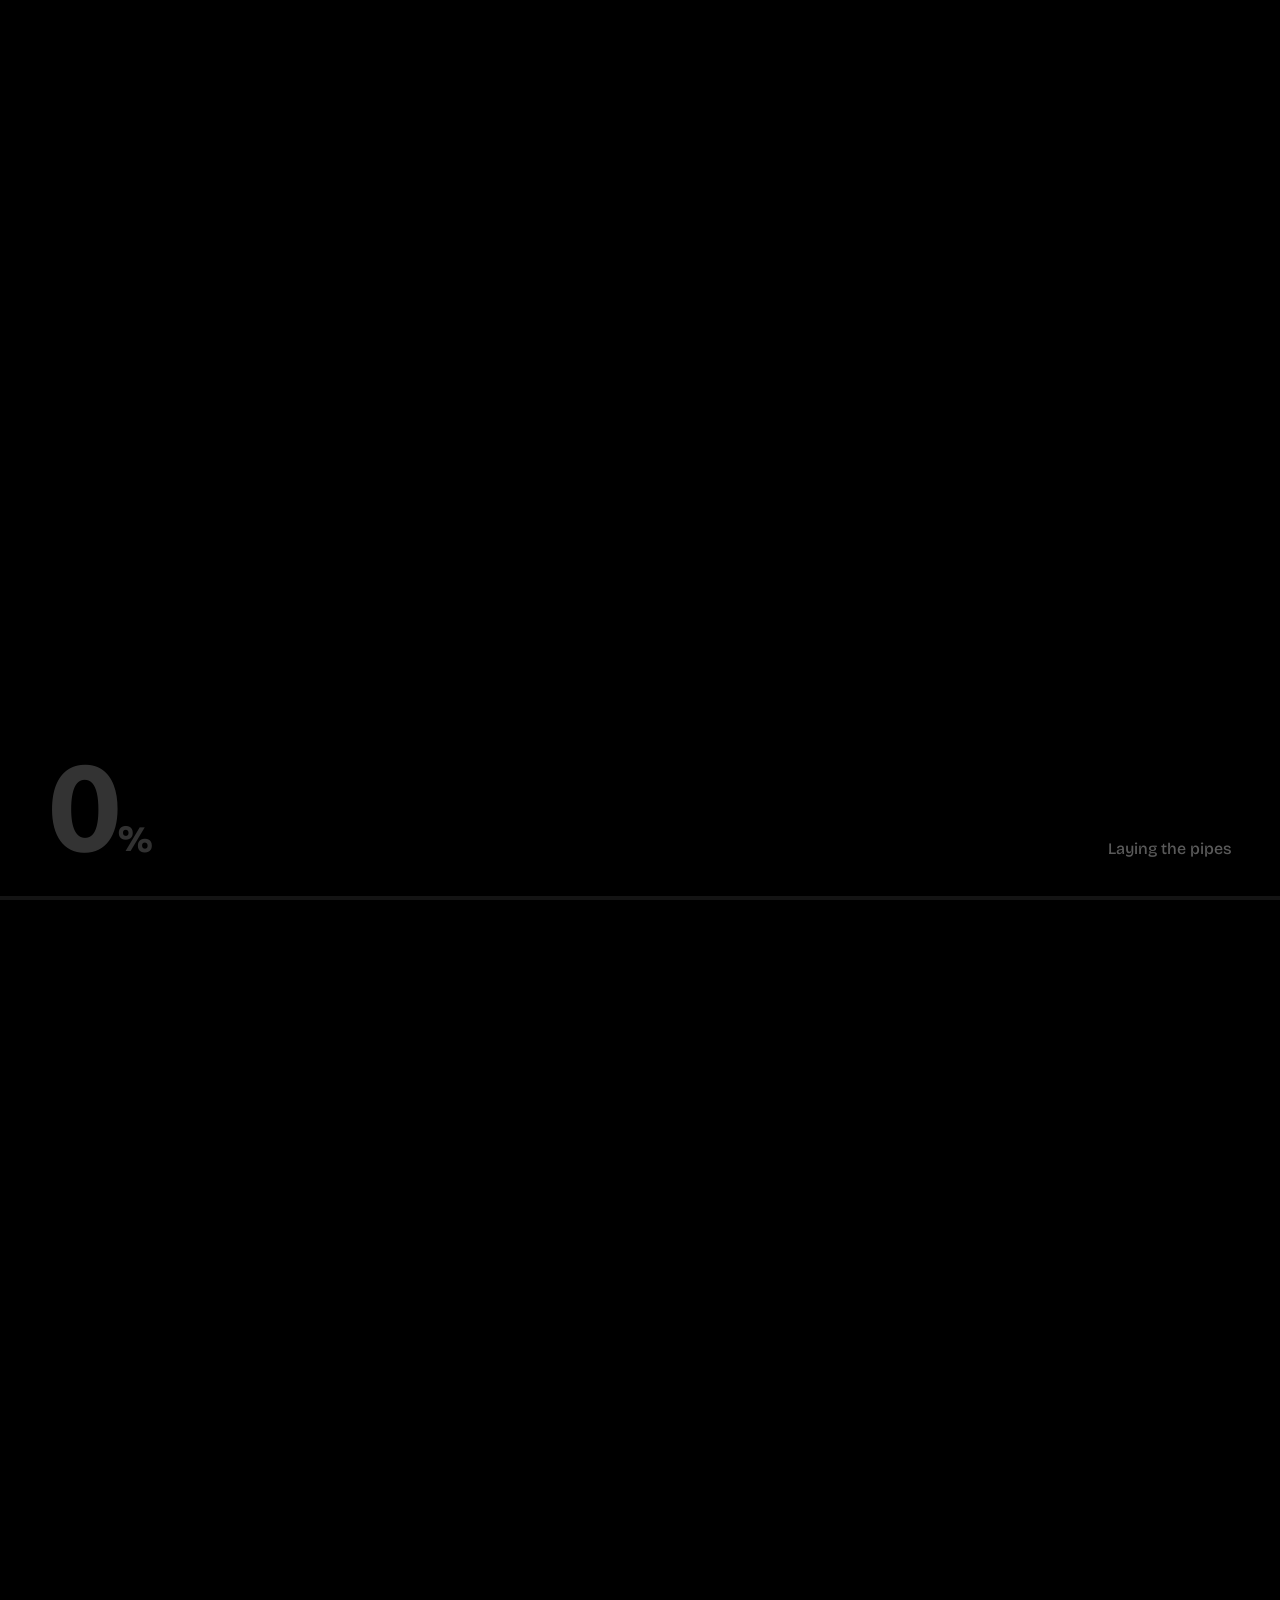
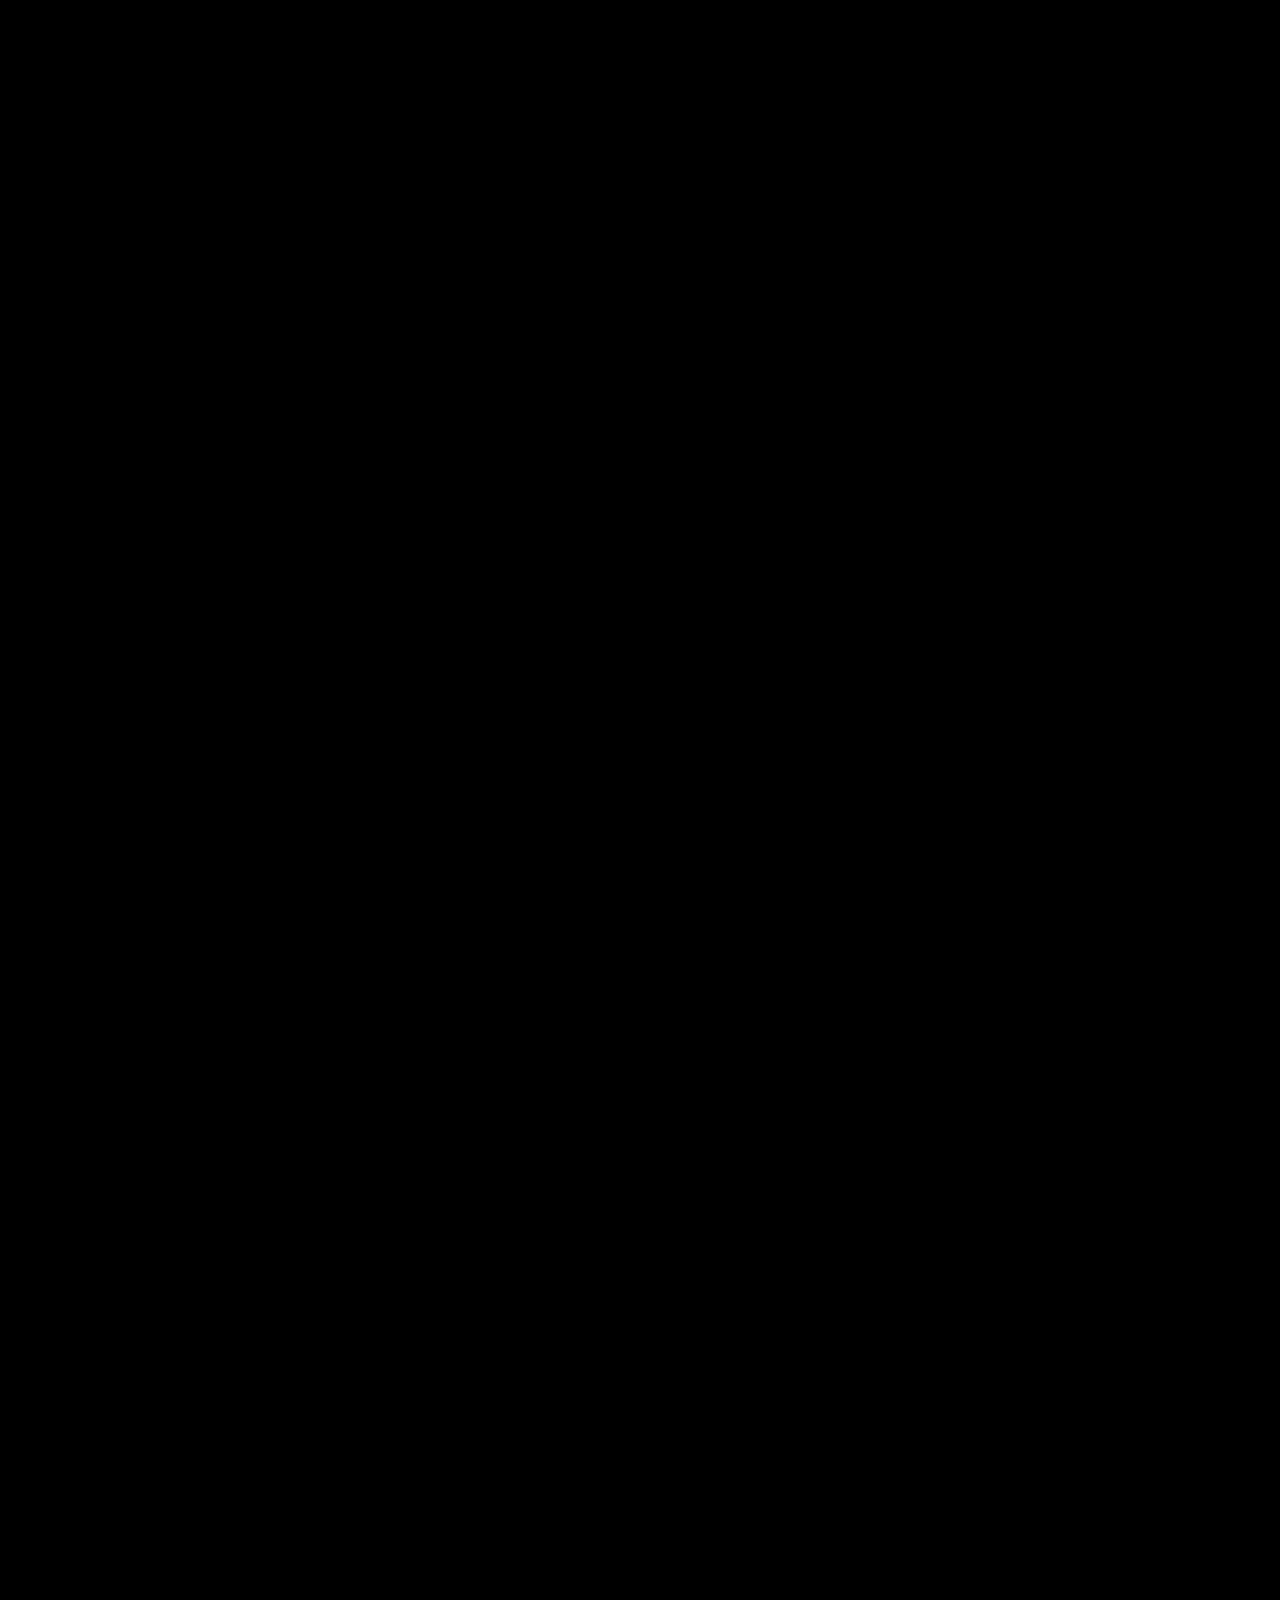
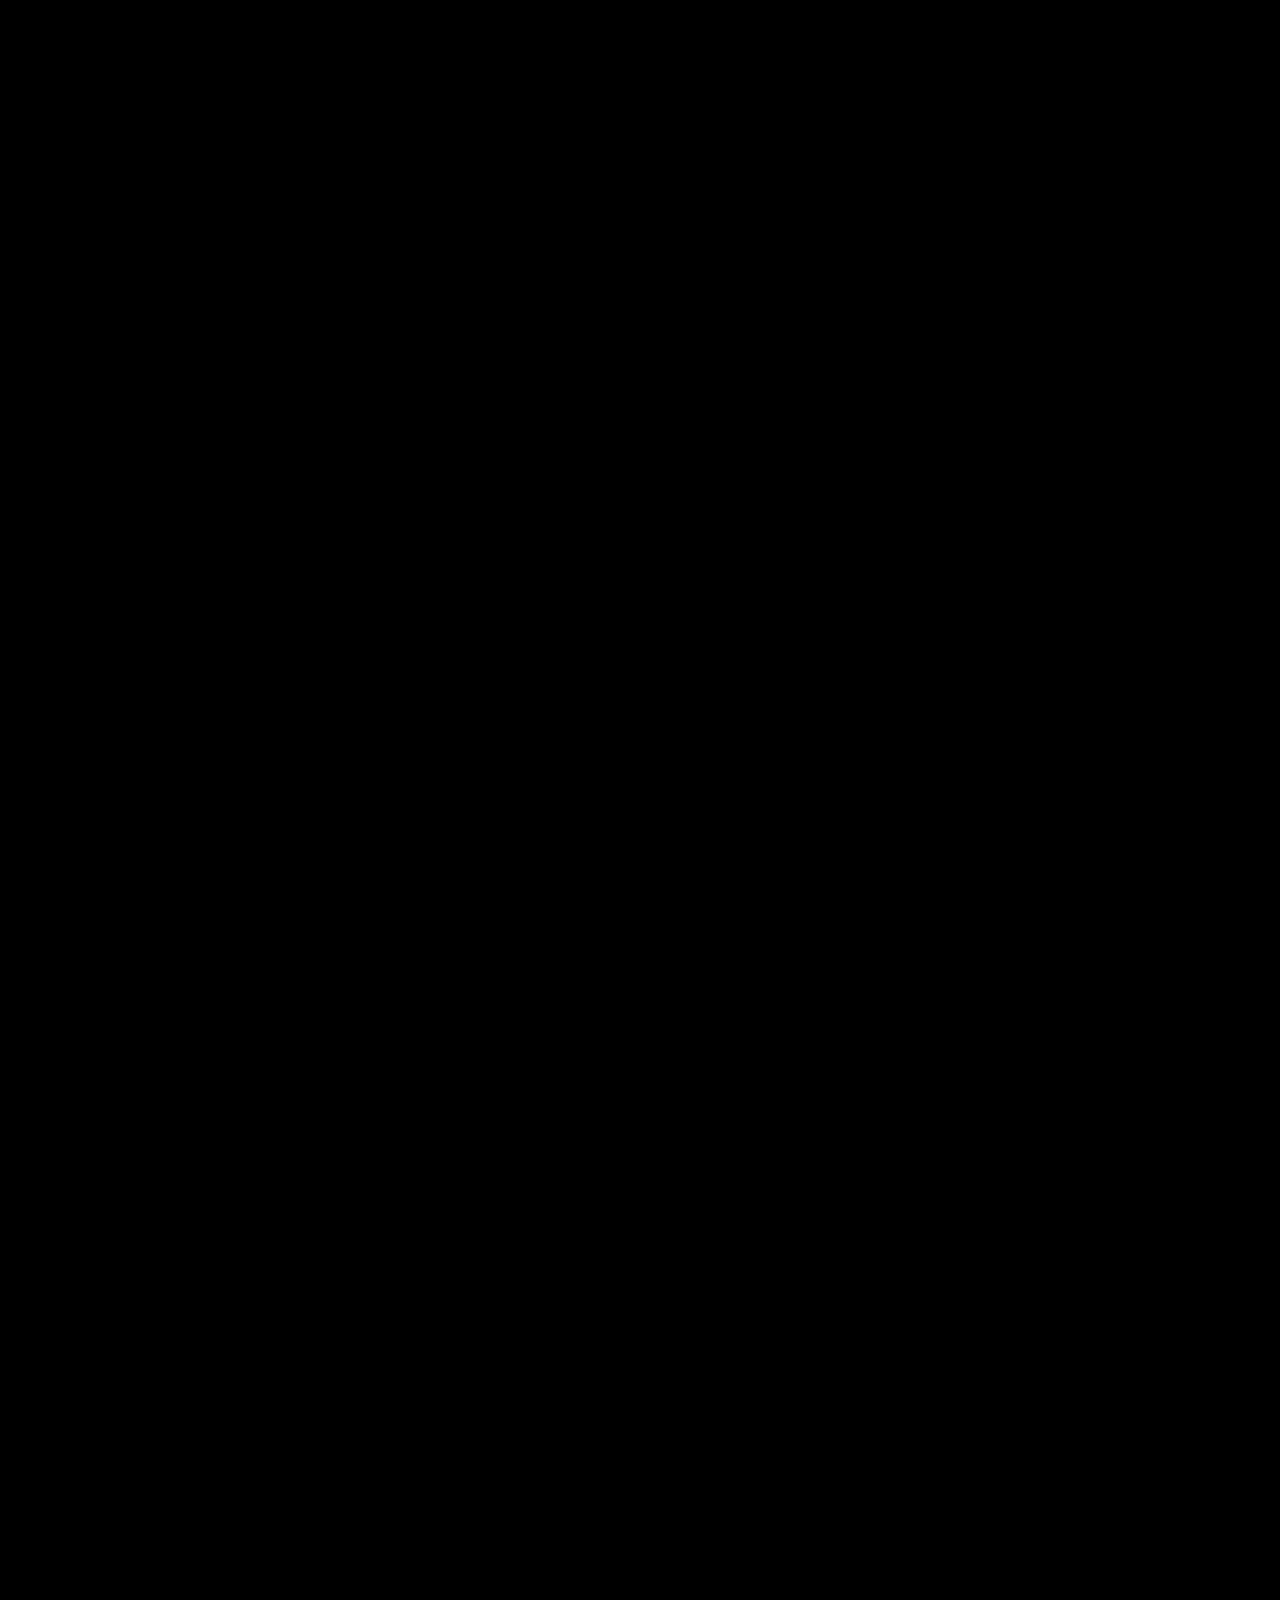
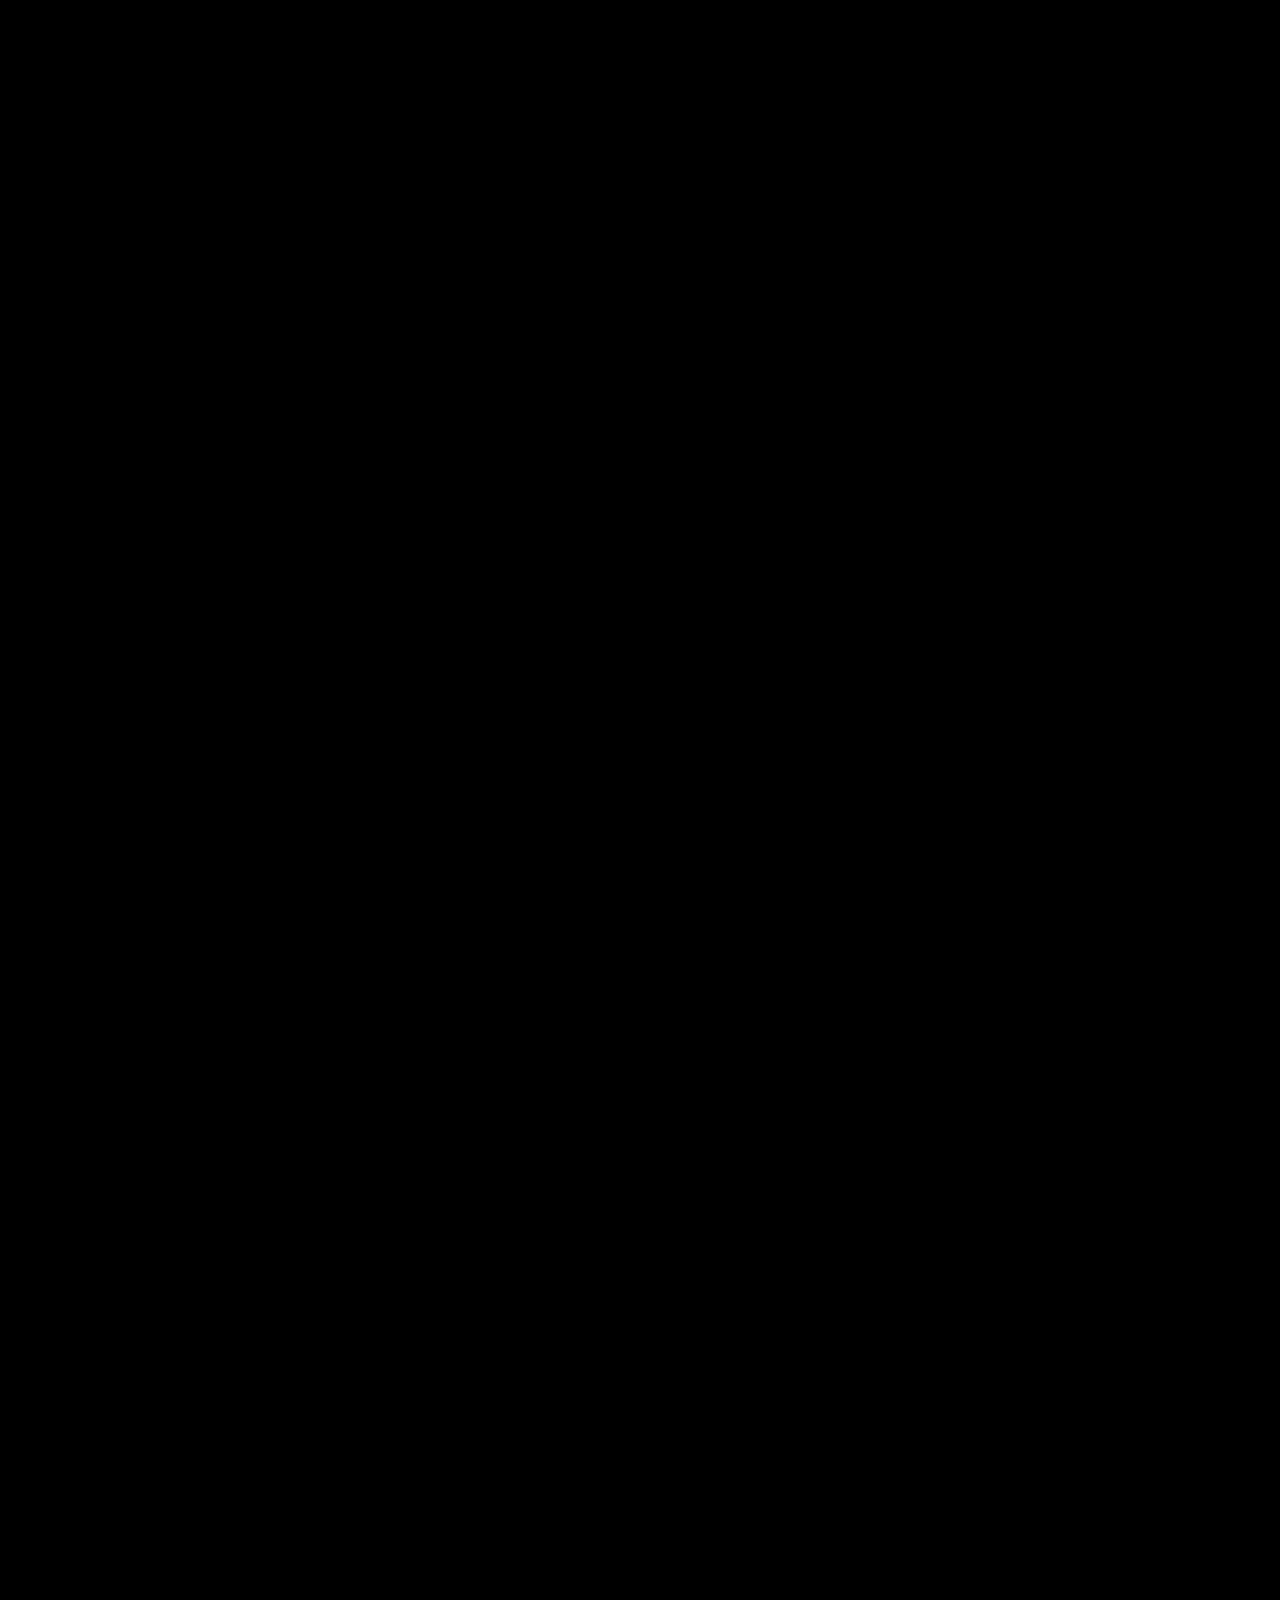
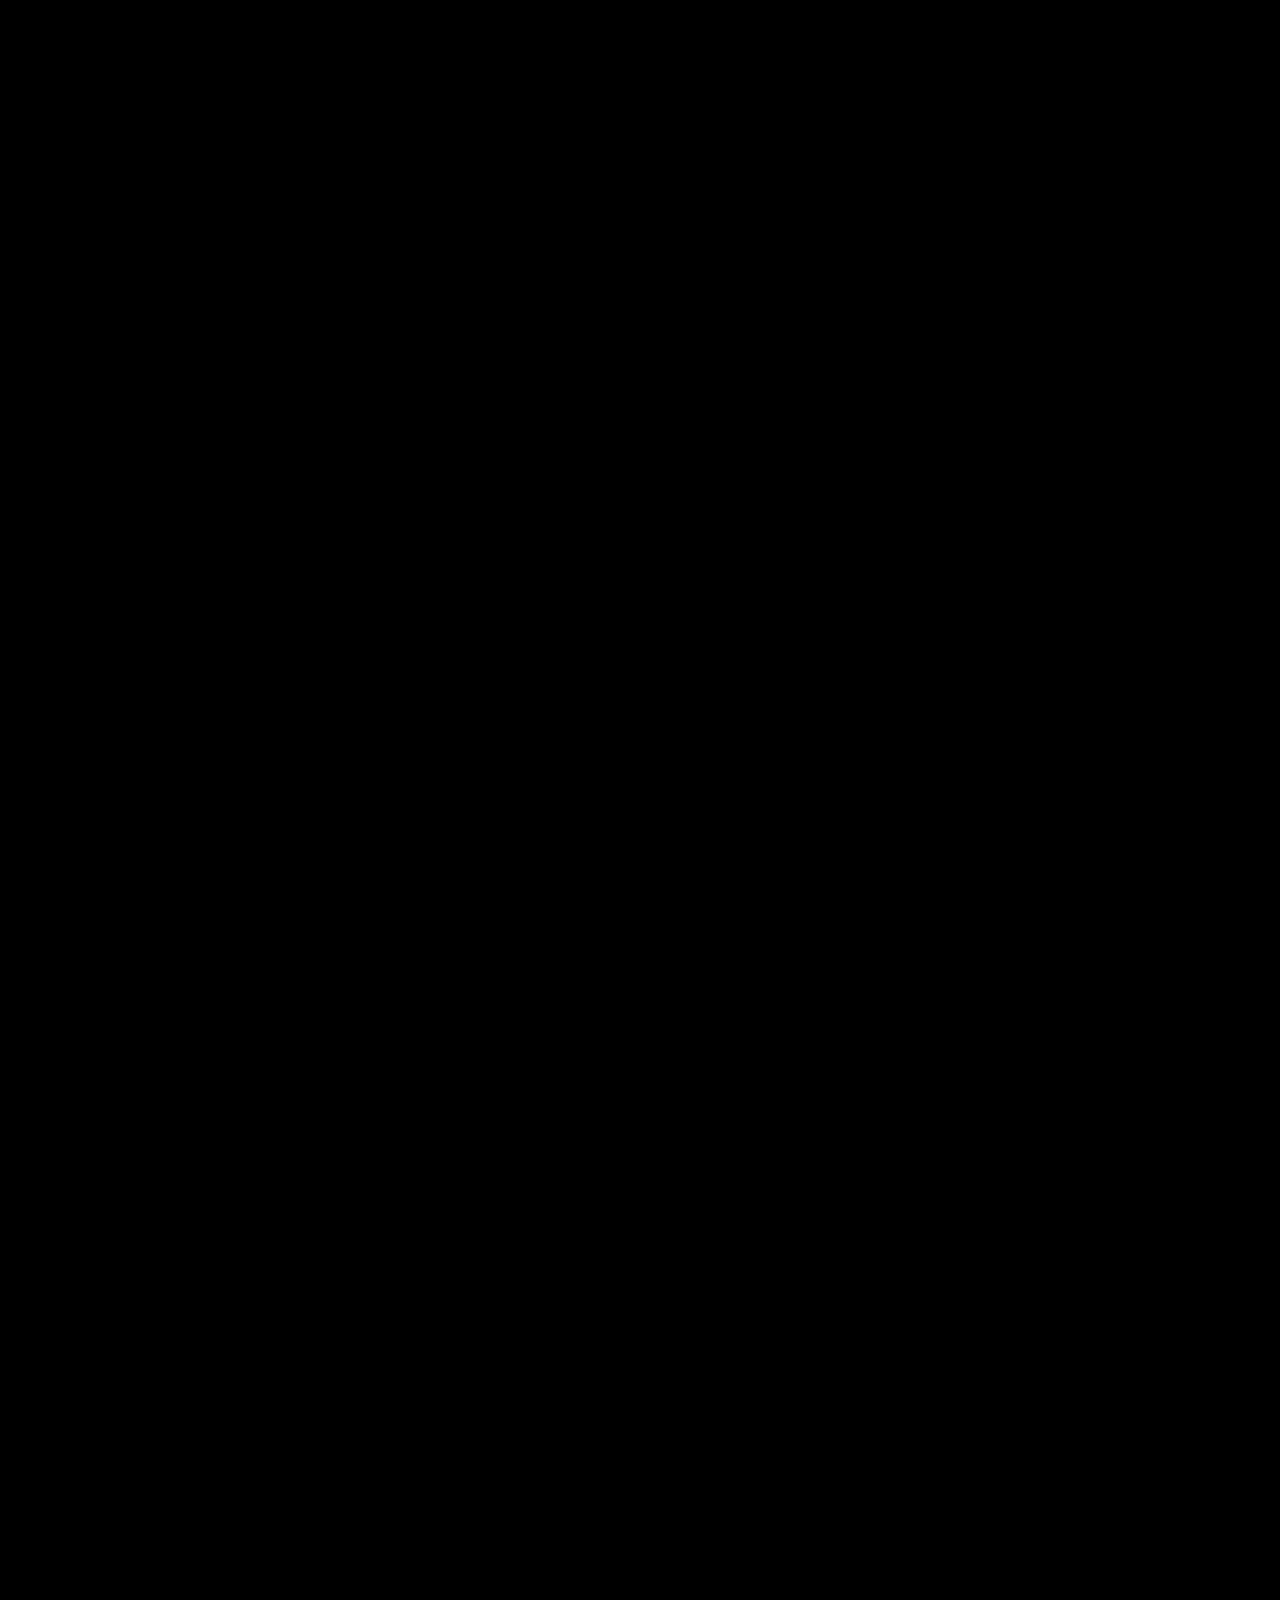
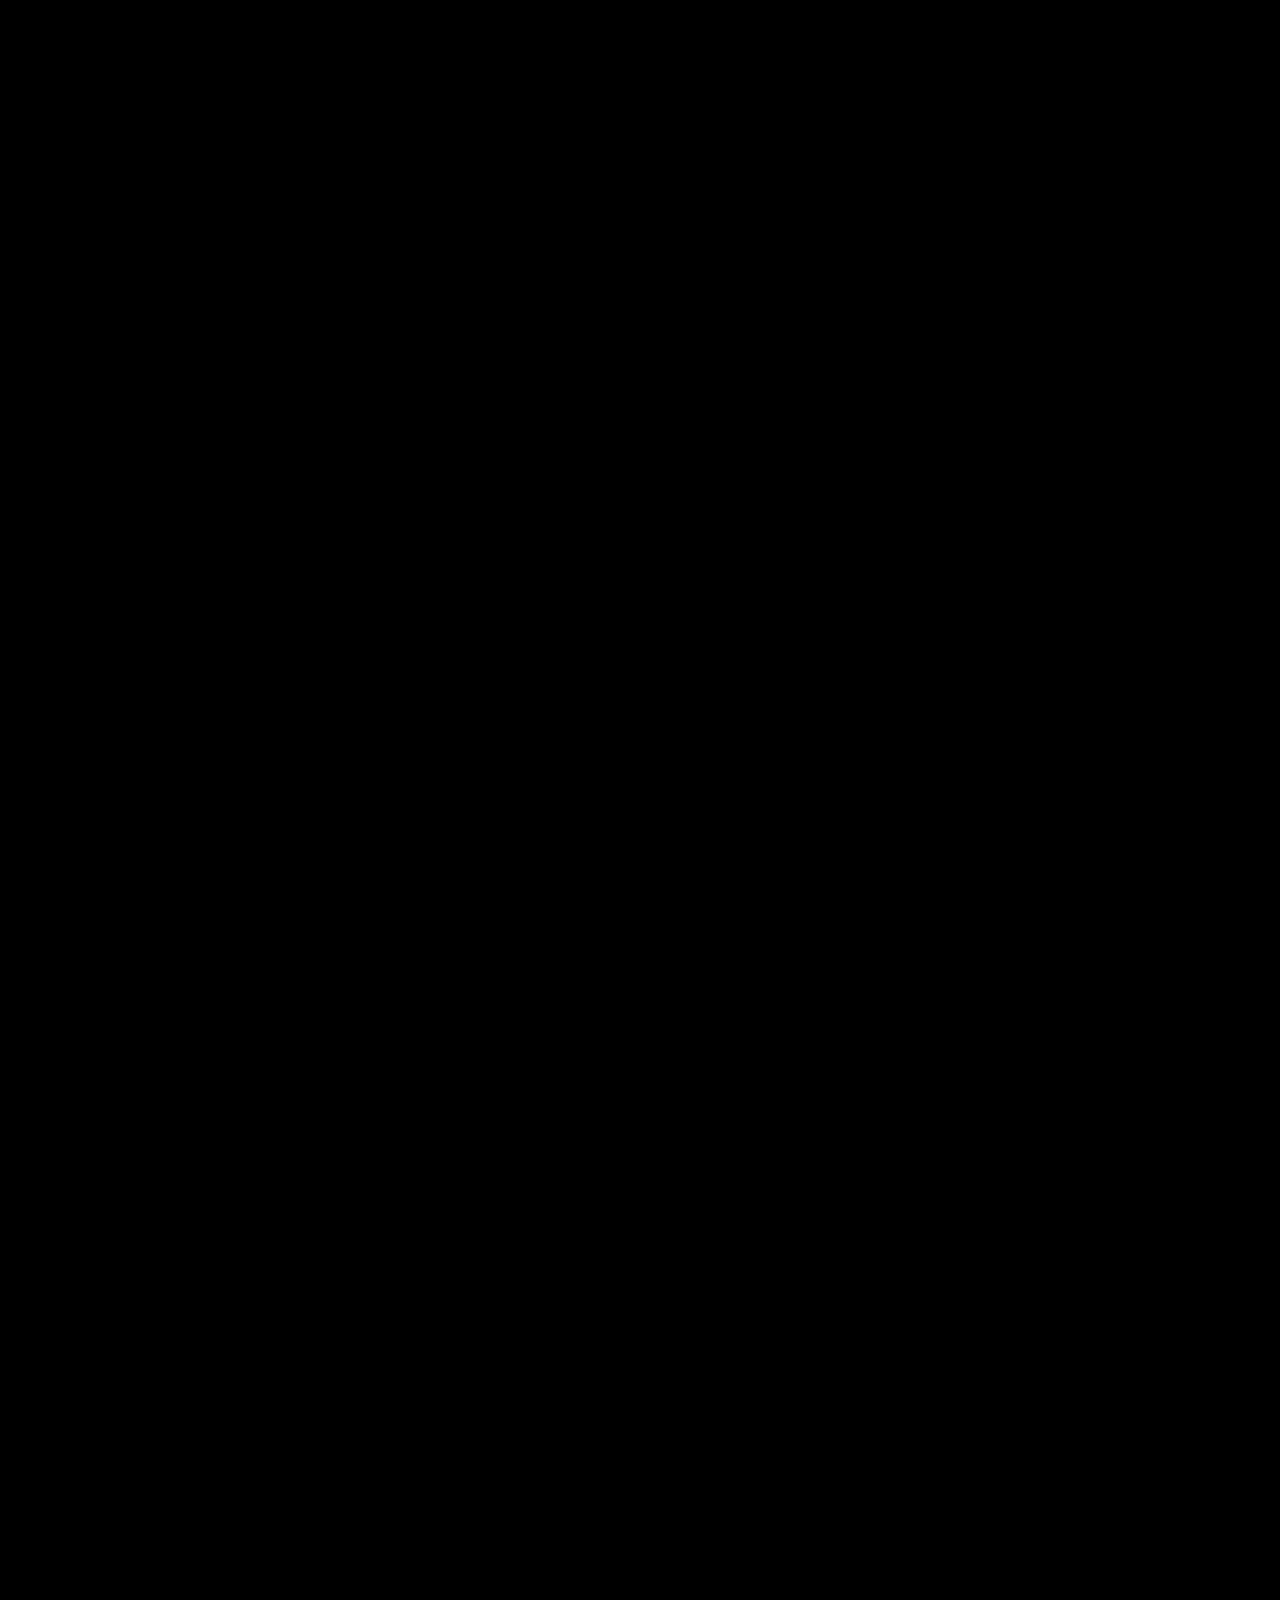
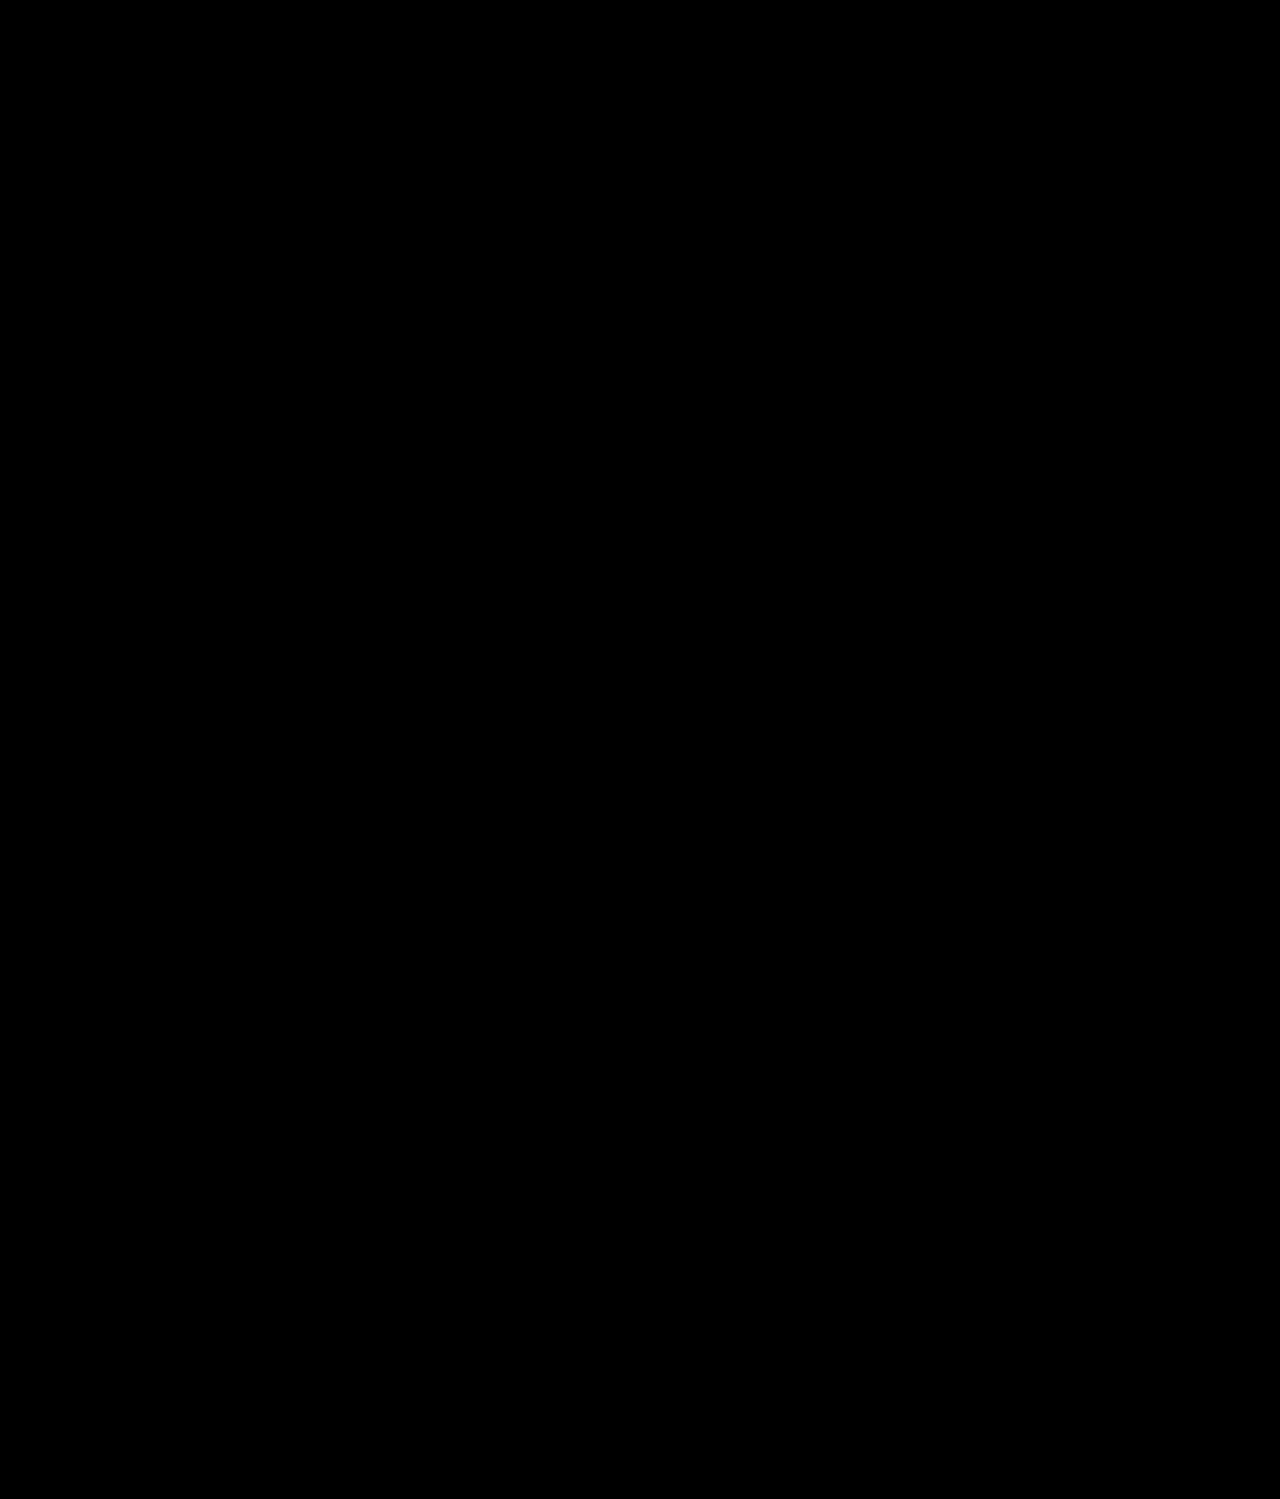
==== commit e085f79a: "update" ====
--- a/index.html
+++ b/index.html
@@ -3,7 +3,7 @@
 
 <head>
   <meta charset="utf-8">
-  <meta name="viewport" content="width=device-width, initial-scale=1">
+  <meta name="viewport" content="width=device-width, initial-scale=1, viewport-fit=cover">
   <title>Ankur Kewat</title>
   <link rel="preconnect" href="https://fonts.googleapis.com">
   <link rel="preconnect" href="https://fonts.gstatic.com" crossorigin>
@@ -36,7 +36,7 @@
       <div class="btns"><button class="btn-wave" type="button" aria-label="Toggle sound" aria-pressed="true"><i
             class="bw-fill"></i><svg class="bw-svg" viewBox="0 0 24 24" aria-hidden="true">
             <path class="bw-path" d="" />
-          </svg></button><span class="btn dark">Let&rsquo;s talk</span></div>
+          </svg></button><a href="#connect" class="btn dark">Let&rsquo;s talk</a></div>
     </header>
 
     <!-- Hero Section from image: Above Bold Ideas, Brought to Life -->
@@ -96,7 +96,11 @@
         </div>
       </div>
 
-
+      <button class="hero-command-pill" id="cmd-btn" type="button" aria-label="Open command palette">
+        <span class="cmd-icon">⌘</span>
+        <span>Quick Menu</span>
+        <kbd class="cmd-kbd">K</kbd>
+      </button>
     </section>
 
     <!-- Interactive Command Palette Modal -->
@@ -110,6 +114,7 @@
           </svg>
           <input class="cmd-search-input" id="cmd-input" type="text" placeholder="Type a command or search..."
             autocomplete="off">
+          <button id="cmd-close" type="button" aria-label="Close menu" style="background:none;border:none;color:#9ca3af;cursor:pointer;padding:4px 8px;display:flex;align-items:center;font-size:1.1rem;line-height:1;">&times;</button>
         </div>
         <ul class="cmd-list" id="cmd-list">
           <li class="cmd-item" data-action="bold">
--- a/css/hero.css
+++ b/css/hero.css
@@ -430,23 +430,126 @@
 
 /* Responsive adjustments */
 @media (max-width: 960px) {
+  .hero-section {
+    flex-direction: column;
+  }
+
   .hero-inner {
     grid-template-columns: 1fr;
-    gap: 3rem;
+    gap: 2.5rem;
   }
   
   .hero-profile-wrap {
     justify-content: center;
+    margin-right: 0 !important;
   }
   
   .hero-profile-card {
-    max-width: 320px;
+    max-width: 300px;
   }
 
   .hero-command-pill {
-    position: static;
-    margin-top: 2rem;
-    align-self: flex-start;
+    position: absolute;
+    right: 16px;
+    bottom: 14px;
+    margin-top: 0;
+  }
+}
+
+@media (max-width: 600px) {
+  .hero-section {
+    min-height: auto;
+    padding: clamp(75px, 11vh, 95px) 16px clamp(40px, 7vh, 60px);
+  }
+
+  .hero-inner {
+    gap: 2rem;
+  }
+
+  .hero-badge {
+    font-size: 0.65rem;
+    padding: 5px 12px;
+    margin-bottom: 1.2rem;
+  }
+
+  .hero-title {
+    font-size: clamp(2rem, 7.8vw, 3rem);
+    margin-bottom: 1rem;
+    word-break: break-word;
+  }
+
+  .hero-lead {
+    font-size: clamp(0.95rem, 3.6vw, 1.1rem);
+    line-height: 1.5;
+    margin-bottom: 0.9rem;
+  }
+
+  .hero-desc {
+    font-size: clamp(0.84rem, 3vw, 0.92rem);
+    line-height: 1.55;
+    margin-bottom: 1.5rem;
+  }
+
+  .hero-actions {
+    width: 100%;
+    display: flex;
+    flex-wrap: wrap;
+    gap: 10px;
+    margin-bottom: 1.6rem;
+  }
+
+  .hero-btn-primary,
+  .hero-btn-secondary {
+    flex: 1 1 140px;
+    justify-content: center;
+    min-height: 44px;
+    padding: 11px 16px;
+    font-size: 0.85rem;
+    box-sizing: border-box;
+  }
+
+  .hero-tags {
+    gap: 6px;
+    margin-bottom: 0.5rem;
+  }
+
+  .hero-tag {
+    font-size: 0.7rem;
+    padding: 5px 10px;
+  }
+
+  .hero-profile-card {
+    max-width: 230px;
+    border-radius: 18px;
+  }
+
+  .hero-profile-img {
+    border-radius: 18px;
+  }
+
+  .cmd-modal {
+    width: calc(100% - 20px);
+    max-height: 82vh;
+  }
+
+  .cmd-search-wrap {
+    padding: 12px 14px;
+  }
+
+  .cmd-item {
+    padding: 10px 12px;
+  }
+}
+
+@media (max-width: 360px) {
+  .hero-actions {
+    flex-direction: column;
+  }
+
+  .hero-btn-primary,
+  .hero-btn-secondary {
+    width: 100%;
+    flex: none;
   }
 }
 
--- a/css/style.css
+++ b/css/style.css
@@ -87,6 +87,28 @@
   opacity:0 !important;
   transform:translateX(-50%) translateY(10px) !important;
 }
+@media (max-width:600px){
+  .cards-scroll-hint{
+    width:max-content;
+    max-width:90vw;
+    padding:.45rem .85rem;
+    font-size:.68rem;
+    gap:.4rem;
+    bottom:max(1.2rem, env(safe-area-inset-bottom, 1.2rem));
+  }
+  .meter{
+    left:1rem;
+    right:1rem;
+    bottom:max(1.2rem, env(safe-area-inset-bottom, 1.2rem));
+  }
+  .count{
+    font-size:clamp(2.8rem, 14vw, 5rem);
+  }
+  .label{
+    font-size:.82rem;
+    max-width:14ch;
+  }
+}
 @keyframes cardsHintIn{
   from{opacity:0;transform:translateX(-50%) translateY(10px)}
   to{opacity:1;transform:translateX(-50%) translateY(0)}
--- a/css/tech-card.css
+++ b/css/tech-card.css
@@ -3,3 +3,7 @@
 .tech-card canvas{position:absolute;inset:0;width:100%;height:100%;display:block;touch-action:pan-y}
 .tech-card .tag{position:absolute;left:22px;bottom:16px;font:500 .72rem/1 ui-monospace,Menlo,Consolas,monospace;letter-spacing:.12em;text-transform:uppercase;color:rgba(255,255,255,.45);pointer-events:none}
 .tech-card .tag b{color:#fff;font-weight:500}
+@media(max-width:600px){
+  .tech-card{height:clamp(200px, 38vw, 260px);border-radius:18px;width:100%}
+  .tech-card .tag{left:14px;bottom:12px;font-size:.62rem;letter-spacing:.08em}
+}
--- a/css/bold-section.css
+++ b/css/bold-section.css
@@ -7,7 +7,7 @@
 .top b{font-weight:500;letter-spacing:.02em;font-size:1.05rem}
 .top p{margin:0;max-width:30ch;font-size:.95rem;line-height:1.25}
 .top .btns{display:flex;gap:8px;margin-left:auto}
-.top .btn{padding:.6rem 1rem;border-radius:99px;background:#1c1d25;color:#fff;font-size:.72rem;font-weight:500;text-transform:uppercase;letter-spacing:.04em}
+.top .btn{padding:.6rem 1rem;border-radius:99px;background:#1c1d25;color:#fff;font-size:.72rem;font-weight:500;text-transform:uppercase;letter-spacing:.04em;text-decoration:none;display:inline-flex;align-items:center}
 .top .btn.dark{background:#fff;color:#000}
 .top .btn{cursor:pointer;transition:background-color .3s ease,color .3s ease}
 .top .btn.dark:hover{background:#1f22ff;color:#fff}
@@ -34,11 +34,26 @@
 .lightbox{position:fixed;inset:0;z-index:50;background:rgba(5,5,10,.88);display:none;place-items:center}
 .lightbox.open{display:grid}
 .lightbox video{width:min(92vw,1100px);border-radius:18px;background:#000}
-.lightbox button{position:absolute;top:18px;right:22px;border:0;border-radius:99px;padding:.6rem 1.1rem;font:500 .8rem system-ui,sans-serif;background:#fff;cursor:pointer}
-@media(max-width:800px){#bold .head .l1{margin-left:8vw}#bold .copy{left:8vw;top:48vh;width:84vw}.top p{display:none}}
+.lightbox button{position:absolute;top:max(16px, env(safe-area-inset-top, 16px));right:max(16px, env(safe-area-inset-right, 16px));border:0;border-radius:99px;padding:.7rem 1.2rem;font:600 .82rem system-ui,sans-serif;background:#fff;cursor:pointer;min-height:44px}
+@media(max-width:800px){#bold .head .l1{margin-left:4vw}#bold .copy{left:4vw;top:44vh;width:88vw}.top p{display:none}}
 
 /* ---------- responsive: all screen sizes ---------- */
 html,body{overflow-x:clip}
-#bold .stage{height:100vh;height:100svh}
-@media(max-width:480px){.top{padding:12px 14px}.top .btn{padding:.55rem .85rem;font-size:.68rem}.lightbox video{width:96vw;border-radius:12px}}
-@media(max-height:520px) and (orientation:landscape){#bold .head{font-size:clamp(2rem,9vh,3.4rem);top:max(56px,9vh)}#bold .copy{top:36vh}}
+#bold .stage{height:100vh;height:100svh;height:100dvh}
+@media(max-width:600px){
+  .top{padding:max(10px, env(safe-area-inset-top, 10px)) 14px 10px;gap:1rem}
+  .top .btn{padding:.5rem .85rem;font-size:.68rem;min-height:36px;display:inline-flex;align-items:center}
+  #bold .head{left:16px;top:max(68px, 9vh);font-size:clamp(1.9rem, 7.5vw, 2.9rem)}
+  #bold .head .l1{margin-left:0}
+  #bold .copy{left:16px;top:clamp(170px, 28vh, 230px);width:calc(100% - 32px);max-width:380px;font-size:.82rem;line-height:1.45}
+  #bold .pill{padding:.5rem .85rem;font-size:.64rem}
+  #bold .reel{font-size:clamp(1.7rem, 6.5vw, 2.8rem);gap:clamp(.8rem, 2.5vw, 1.8rem)}
+  #bold .reel b{width:clamp(48px, 12vw, 68px);height:clamp(30px, 7.5vw, 44px)}
+  #bold .bold-hint{left:14px;right:14px;bottom:max(14px, env(safe-area-inset-bottom, 14px));font-size:.58rem}
+  .lightbox video{width:96vw;max-height:80vh;border-radius:12px}
+  .next{padding:10vh 16px 4vh}
+  .next h3{font-size:clamp(1.8rem, 6.5vw, 3rem)}
+  .tech-stack-section{padding:0 14px 8vh}
+}
+@media(max-width:480px){.top{padding:max(8px, env(safe-area-inset-top, 8px)) 12px 8px}}
+@media(max-height:520px) and (orientation:landscape){#bold .head{font-size:clamp(1.8rem,8vh,3rem);top:max(50px,8vh)}#bold .copy{top:34vh}}
--- a/css/stats.css
+++ b/css/stats.css
@@ -17,18 +17,21 @@
 .stat-title{margin:0 0 .3rem;font-weight:600;font-size:clamp(.88rem,1.05vw,1.05rem);color:#e9eaf0}
 .stat-desc{margin:0;font-weight:300;font-size:clamp(.8rem,.95vw,.95rem);line-height:1.4;color:#6f7283}
 @media(max-width:1000px){.stats-grid{grid-template-columns:repeat(2,minmax(0,1fr))}.stat-card{height:clamp(190px,30vw,260px)}}
-@media(max-width:560px){.stats-grid{grid-template-columns:1fr;gap:12px}.stat-card{height:auto;min-height:150px;border-radius:24px}.stat-in{padding:18px}.stat-icon{width:44px;height:44px;border-radius:13px;margin-bottom:14px}.stat-icon svg{width:21px;height:21px}.stat-num{font-size:1.7rem}}
 
 /* ---------- responsive ---------- */
-#stats .stats-stage{height:100vh;height:100svh}
-@media(max-width:560px){
-  .stats-grid{grid-template-columns:repeat(2,minmax(0,1fr));gap:10px;width:92vw}
-  .stat-card{height:clamp(176px,46vw,214px);min-height:0;border-radius:22px}
-  .stat-in{padding:14px}
-  .stat-icon{width:40px;height:40px;border-radius:12px;margin-bottom:auto}
-  .stat-icon svg{width:19px;height:19px}
-  .stat-num{font-size:clamp(1.2rem,6vw,1.55rem);margin-bottom:.3rem}
-  .stat-title{font-size:.8rem}.stat-desc{font-size:.7rem;line-height:1.35}
+#stats .stats-stage{height:100vh;height:100svh;height:100dvh}
+@media(max-width:600px){
+  .stats-grid{grid-template-columns:repeat(2,minmax(0,1fr));gap:10px;width:calc(100% - 24px);max-width:500px}
+  .stat-card{height:clamp(155px,42vw,195px);min-height:0;border-radius:18px}
+  .stat-in{padding:12px}
+  .stat-icon{width:36px;height:36px;border-radius:10px;margin-bottom:8px}
+  .stat-icon svg{width:18px;height:18px}
+  .stat-num{font-size:clamp(1.1rem,4.6vw,1.45rem);margin-bottom:.25rem;white-space:normal;word-break:break-word}
+  .stat-title{font-size:.78rem;margin-bottom:.2rem}.stat-desc{font-size:.68rem;line-height:1.3}
+}
+@media(max-width:350px){
+  .stats-grid{grid-template-columns:1fr;gap:10px}
+  .stat-card{height:auto;min-height:125px}
 }
 @media(max-height:520px) and (orientation:landscape){
   .stat-card{height:clamp(118px,34vh,170px);min-height:0}.stat-in{padding:12px}
--- a/css/experience.css
+++ b/css/experience.css
@@ -1,48 +1,343 @@
 /* Professional Experience: timeline + WebGL pipe / dot field */
-#exp{position:relative;font-family:"Inter Tight",system-ui,-apple-system,"Segoe UI",sans-serif;color:#fff}
-#exp .exp-gl{position:absolute;inset:0;z-index:0;pointer-events:none}
-#exp .exp-gl-sticky{position:sticky;top:0;height:100vh}
-#exp canvas{position:absolute;inset:0;width:100%;height:100%;display:block}
-.exp-inner{position:relative;z-index:1;width:min(1240px,92vw);margin:0 auto;padding:16vh 0 14vh}
-.exp-title{margin:0 0 clamp(48px,9vh,96px);font-weight:700;font-size:clamp(2.2rem,4.6vw,4.2rem);line-height:1.08;letter-spacing:-.035em}
-.exp-title .w{display:inline-block;white-space:nowrap;overflow:hidden;vertical-align:top;padding:.08em .02em .16em;margin:-.08em -.02em -.16em}
-.exp-title .ch{display:inline-block;will-change:transform}
-.exp-item{display:grid;grid-template-columns:minmax(110px,190px) 96px minmax(0,1fr);grid-template-areas:"date rail card";align-items:start}
-.exp-item+.exp-item{margin-top:clamp(36px,6vh,64px)}
-.exp-date{grid-area:date;text-align:right;padding:30px 6px 0 0;font:400 .95rem/1.55 "JetBrains Mono",ui-monospace,Menlo,Consolas,monospace;color:#7b7e8c;will-change:transform,opacity}
-.exp-rail{grid-area:rail;position:relative;align-self:stretch}
-.exp-node{position:absolute;left:50%;top:40px;width:32px;height:32px;margin:-16px 0 0 -16px;border-radius:50%;border:2px solid rgba(255,255,255,.2);transition:border-color .5s ease,box-shadow .5s ease}
-.exp-node::after{content:"";position:absolute;inset:-2px;border-radius:50%;border:2px solid var(--c,#00e8e0);opacity:0}
-.exp-item.lit .exp-node{border-color:var(--c,#00e8e0);box-shadow:0 0 0 6px color-mix(in srgb,var(--c,#00e8e0) 14%,transparent),0 0 30px color-mix(in srgb,var(--c,#00e8e0) 55%,transparent)}
-.exp-item.lit .exp-node::after{animation:expPulse 2.4s ease-out infinite}
-@keyframes expPulse{0%{opacity:.75;transform:scale(1)}100%{opacity:0;transform:scale(1.9)}}
-.exp-card{grid-area:card;position:relative;border-radius:28px;background:rgba(13,13,16,.9);border:1px solid rgba(255,255,255,.1);box-shadow:0 24px 50px -26px rgba(0,0,0,.95);opacity:0;will-change:transform,opacity;transition:border-color .5s ease}
-.exp-item.lit .exp-card{border-color:color-mix(in srgb,var(--c,#00e8e0) 30%,rgba(255,255,255,.08))}
-.exp-card::before{content:"";position:absolute;inset:0;border-radius:inherit;background:radial-gradient(360px circle at var(--mx,50%) var(--my,50%),color-mix(in srgb,var(--c,#00e8e0) 20%,transparent),transparent 62%);opacity:0;transition:opacity .35s ease;pointer-events:none}
-.exp-card.hot::before{opacity:1}
-.exp-in{position:relative;padding:clamp(22px,2.4vw,32px) clamp(20px,2.4vw,32px)}
-.exp-role{margin:0 0 .4rem;font-weight:600;font-size:clamp(1.25rem,1.7vw,1.6rem);line-height:1.2;letter-spacing:-.015em}
-.exp-co{margin:0 0 1.05rem;font-weight:600;font-size:1rem;color:#a2a5b3}
-.exp-co em{font-style:normal;font-weight:400;color:#6f7283;margin-left:.6rem;white-space:nowrap}
-.exp-desc{margin:0 0 1.5rem;max-width:62ch;font-weight:300;font-size:clamp(.92rem,1.05vw,1.02rem);line-height:1.6;color:#8d90a0}
-.exp-points{list-style:none;margin:0 0 1.5rem;padding:0;display:grid;gap:.7rem;max-width:66ch}
-.exp-points li{position:relative;padding-left:1.35rem;font-weight:300;font-size:clamp(.92rem,1.05vw,1.02rem);line-height:1.55;color:#8d90a0;will-change:transform,opacity}
-.exp-points li::before{content:"";position:absolute;left:0;top:.6em;width:7px;height:7px;border-radius:50%;background:var(--c,#00e8e0);box-shadow:0 0 10px var(--c,#00e8e0)}
-.exp-tags{display:flex;flex-wrap:wrap;gap:9px}
-.exp-tags span{padding:6px 13px;border-radius:10px;background:rgba(255,255,255,.06);border:1px solid rgba(255,255,255,.07);font-weight:600;font-size:.76rem;color:#a8abb7;will-change:transform,opacity;transition:color .25s ease,border-color .25s ease}
-.exp-card.hot .exp-tags span{color:#fff;border-color:color-mix(in srgb,var(--c,#00e8e0) 45%,transparent)}
-@media(max-width:760px){
-  .exp-item{grid-template-columns:48px minmax(0,1fr);grid-template-areas:"rail date" "rail card"}
-  .exp-date{text-align:left;padding:8px 0 12px 4px;font-size:.82rem}
-  .exp-node{top:19px;width:26px;height:26px;margin:-13px 0 0 -13px}
+#exp {
+  position: relative;
+  font-family: "Inter Tight", system-ui, -apple-system, "Segoe UI", sans-serif;
+  color: #fff
+}
+
+#exp .exp-gl {
+  position: absolute;
+  inset: 0;
+  z-index: 0;
+  pointer-events: none
+}
+
+#exp .exp-gl-sticky {
+  position: sticky;
+  top: 0;
+  height: 100vh
+}
+
+#exp canvas {
+  position: absolute;
+  inset: 0;
+  width: 100%;
+  height: 100%;
+  display: block
+}
+
+.exp-inner {
+  position: relative;
+  z-index: 1;
+  width: min(1240px, 92vw);
+  margin: 0 auto;
+  padding: 16vh 0 14vh
+}
+
+.exp-title {
+  margin: 0 0 clamp(48px, 9vh, 96px);
+  font-weight: 700;
+  font-size: clamp(2.2rem, 4.6vw, 4.2rem);
+  line-height: 1.08;
+  letter-spacing: -.035em
+}
+
+.exp-title .w {
+  display: inline-block;
+  white-space: nowrap;
+  overflow: hidden;
+  vertical-align: top;
+  padding: .08em .02em .16em;
+  margin: -.08em -.02em -.16em
+}
+
+.exp-title .ch {
+  display: inline-block;
+  will-change: transform
+}
+
+.exp-item {
+  display: grid;
+  grid-template-columns: minmax(110px, 190px) 96px minmax(0, 1fr);
+  grid-template-areas: "date rail card";
+  align-items: start
+}
+
+.exp-item+.exp-item {
+  margin-top: clamp(36px, 6vh, 64px)
+}
+
+.exp-date {
+  grid-area: date;
+  text-align: right;
+  padding: 30px 6px 0 0;
+  font: 400 .95rem/1.55 "JetBrains Mono", ui-monospace, Menlo, Consolas, monospace;
+  color: #7b7e8c;
+  will-change: transform, opacity
+}
+
+.exp-rail {
+  grid-area: rail;
+  position: relative;
+  align-self: stretch
+}
+
+.exp-node {
+  position: absolute;
+  left: 50%;
+  top: 40px;
+  width: 32px;
+  height: 32px;
+  margin: -16px 0 0 -16px;
+  border-radius: 50%;
+  border: 2px solid rgba(255, 255, 255, .2);
+  transition: border-color .5s ease, box-shadow .5s ease
+}
+
+.exp-node::after {
+  content: "";
+  position: absolute;
+  inset: -2px;
+  border-radius: 50%;
+  border: 2px solid var(--c, #00e8e0);
+  opacity: 0
+}
+
+.exp-item.lit .exp-node {
+  border-color: var(--c, #00e8e0);
+  box-shadow: 0 0 0 6px color-mix(in srgb, var(--c, #00e8e0) 14%, transparent), 0 0 30px color-mix(in srgb, var(--c, #00e8e0) 55%, transparent)
+}
+
+.exp-item.lit .exp-node::after {
+  animation: expPulse 2.4s ease-out infinite
+}
+
+@keyframes expPulse {
+  0% {
+    opacity: .75;
+    transform: scale(1)
+  }
+
+  100% {
+    opacity: 0;
+    transform: scale(1.9)
+  }
+}
+
+.exp-card {
+  grid-area: card;
+  position: relative;
+  border-radius: 28px;
+  background: rgba(13, 13, 16, .9);
+  border: 1px solid rgba(255, 255, 255, .1);
+  box-shadow: 0 24px 50px -26px rgba(0, 0, 0, .95);
+  opacity: 0;
+  will-change: transform, opacity;
+  transition: border-color .5s ease
+}
+
+.exp-item.lit .exp-card {
+  border-color: color-mix(in srgb, var(--c, #00e8e0) 30%, rgba(255, 255, 255, .08))
+}
+
+.exp-card::before {
+  content: "";
+  position: absolute;
+  inset: 0;
+  border-radius: inherit;
+  background: radial-gradient(360px circle at var(--mx, 50%) var(--my, 50%), color-mix(in srgb, var(--c, #00e8e0) 20%, transparent), transparent 62%);
+  opacity: 0;
+  transition: opacity .35s ease;
+  pointer-events: none
+}
+
+.exp-card.hot::before {
+  opacity: 1
+}
+
+.exp-in {
+  position: relative;
+  padding: clamp(22px, 2.4vw, 32px) clamp(20px, 2.4vw, 32px)
+}
+
+.exp-role {
+  margin: 0 0 .4rem;
+  font-weight: 600;
+  font-size: clamp(1.25rem, 1.7vw, 1.6rem);
+  line-height: 1.2;
+  letter-spacing: -.015em
+}
+
+.exp-co {
+  margin: 0 0 1.05rem;
+  font-weight: 600;
+  font-size: 1rem;
+  color: #a2a5b3
+}
+
+.exp-co em {
+  font-style: normal;
+  font-weight: 400;
+  color: #6f7283;
+  margin-left: .6rem;
+  white-space: nowrap
+}
+
+.exp-desc {
+  margin: 0 0 1.5rem;
+  max-width: 62ch;
+  font-weight: 300;
+  font-size: clamp(.92rem, 1.05vw, 1.02rem);
+  line-height: 1.6;
+  color: #8d90a0
+}
+
+.exp-points {
+  list-style: none;
+  margin: 0 0 1.5rem;
+  padding: 0;
+  display: grid;
+  gap: .7rem;
+  max-width: 66ch
+}
+
+.exp-points li {
+  position: relative;
+  padding-left: 1.35rem;
+  font-weight: 300;
+  font-size: clamp(.92rem, 1.05vw, 1.02rem);
+  line-height: 1.55;
+  color: #8d90a0;
+  will-change: transform, opacity
+}
+
+.exp-points li::before {
+  content: "";
+  position: absolute;
+  left: 0;
+  top: .6em;
+  width: 7px;
+  height: 7px;
+  border-radius: 50%;
+  background: var(--c, #00e8e0);
+  box-shadow: 0 0 10px var(--c, #00e8e0)
+}
+
+.exp-tags {
+  display: flex;
+  flex-wrap: wrap;
+  gap: 9px
+}
+
+.exp-tags span {
+  padding: 6px 13px;
+  border-radius: 10px;
+  background: rgba(255, 255, 255, .06);
+  border: 1px solid rgba(255, 255, 255, .07);
+  font-weight: 600;
+  font-size: .76rem;
+  color: #a8abb7;
+  will-change: transform, opacity;
+  transition: color .25s ease, border-color .25s ease
+}
+
+.exp-card.hot .exp-tags span {
+  color: #fff;
+  border-color: color-mix(in srgb, var(--c, #00e8e0) 45%, transparent)
+}
+
+@media(max-width:760px) {
+  .exp-inner {
+    width: calc(100% - 24px);
+    padding: clamp(60px, 10vh, 100px) 0 clamp(40px, 8vh, 70px)
+  }
+
+  .exp-title {
+    font-size: clamp(1.8rem, 6.2vw, 2.9rem);
+    margin-bottom: clamp(28px, 5vh, 48px)
+  }
+
+  .exp-item {
+    grid-template-columns: 36px minmax(0, 1fr);
+    grid-template-areas: "rail date" "rail card";
+    gap: 0 6px
+  }
+
+  .exp-item+.exp-item {
+    margin-top: clamp(24px, 4vh, 40px)
+  }
+
+  .exp-date {
+    text-align: left;
+    padding: 6px 0 10px 2px;
+    font-size: .78rem
+  }
+
+  .exp-node {
+    top: 17px;
+    width: 22px;
+    height: 22px;
+    margin: -11px 0 0 -11px
+  }
+
+  .exp-card {
+    border-radius: 20px
+  }
+
+  .exp-in {
+    padding: 18px 14px
+  }
+
+  .exp-role {
+    font-size: 1.1rem
+  }
+
+  .exp-co {
+    font-size: .9rem;
+    margin-bottom: .8rem
+  }
+
+  .exp-co em {
+    display: block;
+    margin: .2rem 0 0;
+    font-size: .78rem
+  }
+
+  .exp-desc {
+    font-size: .86rem;
+    line-height: 1.52;
+    margin-bottom: 1.1rem
+  }
+
+  .exp-points {
+    gap: .55rem;
+    margin-bottom: 1.1rem
+  }
+
+  .exp-points li {
+    font-size: .85rem;
+    line-height: 1.48;
+    padding-left: 1.1rem
+  }
+
+  .exp-tags {
+    gap: 6px
+  }
+
+  .exp-tags span {
+    font-size: .68rem;
+    padding: 4px 9px;
+    border-radius: 8px
+  }
 }
 
 /* ---------- responsive ---------- */
-#exp .exp-gl-sticky{height:100vh;height:100svh}
-.exp-inner{padding-top:clamp(90px,14vh,160px)}
-@media(max-width:480px){
-  .exp-in{padding:18px 16px}.exp-role{font-size:1.12rem}.exp-co{font-size:.92rem}
-  .exp-co em{display:block;margin:.25rem 0 0}
-  .exp-tags span{font-size:.7rem;padding:5px 10px}
-  .exp-item{grid-template-columns:40px minmax(0,1fr)}
-}
+#exp .exp-gl-sticky {
+  height: 100vh;
+  height: 100svh;
+  height: 100dvh
+}
+
+.exp-inner {
+  padding-top: clamp(70px, 12vh, 140px)
+}
--- a/css/skills.css
+++ b/css/skills.css
@@ -22,4 +22,10 @@
 
 /* ---------- responsive ---------- */
 @media(max-width:700px){#skills{padding-top:36px}.sk-band{padding:12px 0}.sk-star{margin:0 .45em}}
+@media(max-width:600px){
+  #skills{padding:clamp(28px, 5vh, 52px) 0}
+  .sk-band{padding:8px 0}
+  .sk-word{font-size:clamp(1.35rem, 5.2vw, 2.4rem);line-height:1.2}
+  .sk-star{font-size:clamp(1.35rem, 5.2vw, 2.4rem);margin:0 .3em}
+}
 @media(hover:none){.sk-tip{display:none}}
--- a/css/runner.css
+++ b/css/runner.css
@@ -11,7 +11,10 @@
 .sk-say.on{opacity:1;scale:1}
 .sk-say::after{content:"";position:absolute;left:var(--tail,50%);bottom:-5px;width:11px;height:11px;margin-left:-5.5px;background:#fff;border-radius:2px;transform:rotate(45deg);z-index:-1}
 .sk-say span{display:block;min-height:1.15em}
-@media(max-width:700px){.sk-run{--sh:44px}.sk-say{font-size:.72rem;padding:8px 13px}}
+@media(max-width:700px){
+  .sk-run{--sh:40px;height:clamp(80px, 11vh, 105px)}
+  .sk-say{font-size:.7rem;padding:6px 11px;max-width:calc(100vw - 28px);white-space:normal;line-height:1.24}
+}
 .sk-say.pop{animation:skPop .32s cubic-bezier(.34,1.56,.64,1)}
 @keyframes skPop{0%{scale:.82}100%{scale:1}}
 /* thinking state: thought bubble with little circles instead of a tail */
--- a/css/connect.css
+++ b/css/connect.css
@@ -1,34 +1,312 @@
 /* "Let's Build Something." connect section: WebGL particle knot + spring cards */
-#connect{position:relative;min-height:100vh;display:flex;flex-direction:column;justify-content:center;overflow:hidden;padding:clamp(80px,14vh,150px) clamp(16px,4vw,48px) 0;font-family:"Inter Tight",system-ui,-apple-system,"Segoe UI",sans-serif;color:#fff}
-#connect::before{content:"";position:absolute;inset:0;z-index:1;pointer-events:none;background:radial-gradient(55% 50% at 50% 42%,rgba(0,0,0,.78),transparent 78%)}
-.cn-gl{position:absolute;inset:0;width:100%;height:100%;display:block;pointer-events:none;z-index:0}
-.cn-inner{position:relative;z-index:2;width:min(1120px,100%);margin:0 auto;text-align:center}
-.cn-kicker{margin:0;font:500 .85rem "JetBrains Mono",ui-monospace,Menlo,Consolas,monospace;letter-spacing:.2em;text-transform:uppercase;color:#9a9dab;opacity:0;will-change:letter-spacing,opacity}
-.cn-title{margin:.35rem 0 1.35rem;font-weight:600;font-size:clamp(2.6rem,6.2vw,5.4rem);line-height:1.08;letter-spacing:-.035em}
-.cn-title .w{display:inline-block;white-space:nowrap;overflow:hidden;vertical-align:top;padding:.08em .03em .18em;margin:-.08em -.03em -.18em}
-.cn-title .ch{display:inline-block;will-change:transform}
-.cn-sub{max-width:640px;margin:0 auto clamp(36px,6vh,56px);font-weight:300;font-size:clamp(1rem,1.3vw,1.2rem);line-height:1.6;color:#8d90a0}
-.cn-sub .fx{display:inline-block;will-change:transform,opacity,filter}
-.cn-cards{display:flex;justify-content:center;flex-wrap:wrap;gap:clamp(14px,2vw,28px)}
-.cn-card{--c:#00d8ff;position:relative;flex:1 1 0;min-width:240px;max-width:360px;min-height:210px;box-sizing:border-box;padding:28px 22px;display:flex;flex-direction:column;align-items:center;justify-content:center;text-align:center;text-decoration:none;color:#fff;border-radius:28px;background:rgba(14,14,17,.9);border:1px solid rgba(255,255,255,.09);box-shadow:0 24px 50px -26px rgba(0,0,0,.95);opacity:0;will-change:transform,opacity;transition:border-color .35s ease,background-color .35s ease}
-.cn-card:nth-child(2){--c:#6d8bff}.cn-card:nth-child(3){--c:#27f0b0}
-.cn-card:hover,.cn-card:focus-visible{border-color:color-mix(in srgb,var(--c) 40%,transparent);background:rgba(16,16,22,.72);outline:none}
-.cn-card::before{content:"";position:absolute;inset:0;border-radius:inherit;background:radial-gradient(340px circle at var(--mx,50%) var(--my,50%),color-mix(in srgb,var(--c) 22%,transparent),transparent 62%);opacity:0;transition:opacity .35s ease;pointer-events:none}
-.cn-card::after{content:"";position:absolute;inset:0;border-radius:inherit;padding:1px;background:radial-gradient(260px circle at var(--mx,50%) var(--my,50%),var(--c),transparent 65%);-webkit-mask:linear-gradient(#000 0 0) content-box,linear-gradient(#000 0 0);-webkit-mask-composite:xor;mask:linear-gradient(#000 0 0) content-box exclude,linear-gradient(#000 0 0);opacity:0;transition:opacity .35s ease;pointer-events:none}
-.cn-card:hover::before,.cn-card:hover::after,.cn-card:focus-visible::before,.cn-card:focus-visible::after{opacity:1}
-.cn-icon{display:grid;place-items:center;width:48px;height:48px;border-radius:14px;background:rgba(255,255,255,.06);border:1px solid rgba(255,255,255,.07);color:#b4b7c6;transition:background-color .3s ease,color .3s ease,box-shadow .3s ease;will-change:transform}
-.cn-icon svg{width:22px;height:22px;display:block}
-.cn-card:hover .cn-icon{background:color-mix(in srgb,var(--c) 22%,transparent);color:#fff;box-shadow:0 0 26px color-mix(in srgb,var(--c) 55%,transparent)}
-.cn-name{margin:1rem 0 .35rem;font-weight:600;font-size:1.06rem;will-change:transform,opacity}
-.cn-handle{margin:0;font:400 .82rem/1.4 "JetBrains Mono",ui-monospace,Menlo,Consolas,monospace;color:#7d8090;word-break:break-all;will-change:transform,opacity}
-.cn-arrow{margin-top:1.1rem;display:inline-flex;color:#6b6e7d;will-change:transform,opacity;transition:color .3s ease}
-.cn-arrow svg{width:18px;height:18px;display:block;transition:transform .45s cubic-bezier(.34,1.56,.64,1)}
-.cn-card:hover .cn-arrow{color:var(--c)}
-.cn-card:hover .cn-arrow svg{transform:translateX(8px)}
-.cn-foot{position:relative;z-index:2;width:min(1120px,100%);margin:clamp(60px,12vh,120px) auto 0;padding:22px 0 26px;display:flex;justify-content:space-between;gap:12px;flex-wrap:wrap;border-top:1px solid rgba(255,255,255,.07);font:400 .72rem "JetBrains Mono",ui-monospace,Menlo,Consolas,monospace;letter-spacing:.1em;text-transform:uppercase;color:#5d6070}
-@media(max-width:760px){.cn-card{flex-basis:100%;max-width:none;min-height:180px}}
+#connect {
+  position: relative;
+  min-height: 100vh;
+  display: flex;
+  flex-direction: column;
+  justify-content: center;
+  overflow: hidden;
+  padding: clamp(80px, 14vh, 150px) clamp(16px, 4vw, 48px) 0;
+  font-family: "Inter Tight", system-ui, -apple-system, "Segoe UI", sans-serif;
+  color: #fff
+}
+
+#connect::before {
+  content: "";
+  position: absolute;
+  inset: 0;
+  z-index: 1;
+  pointer-events: none;
+  background: radial-gradient(55% 50% at 50% 42%, rgba(0, 0, 0, .78), transparent 78%)
+}
+
+.cn-gl {
+  position: absolute;
+  inset: 0;
+  width: 100%;
+  height: 100%;
+  display: block;
+  pointer-events: none;
+  z-index: 0
+}
+
+.cn-inner {
+  position: relative;
+  z-index: 2;
+  width: min(1120px, 100%);
+  margin: 0 auto;
+  text-align: center
+}
+
+.cn-kicker {
+  margin: 0;
+  font: 500 .85rem "JetBrains Mono", ui-monospace, Menlo, Consolas, monospace;
+  letter-spacing: .2em;
+  text-transform: uppercase;
+  color: #9a9dab;
+  opacity: 0;
+  will-change: letter-spacing, opacity
+}
+
+.cn-title {
+  margin: .35rem 0 1.35rem;
+  font-weight: 600;
+  font-size: clamp(2.6rem, 6.2vw, 5.4rem);
+  line-height: 1.08;
+  letter-spacing: -.035em
+}
+
+.cn-title .w {
+  display: inline-block;
+  white-space: nowrap;
+  overflow: hidden;
+  vertical-align: top;
+  padding: .08em .03em .18em;
+  margin: -.08em -.03em -.18em
+}
+
+.cn-title .ch {
+  display: inline-block;
+  will-change: transform
+}
+
+.cn-sub {
+  max-width: 640px;
+  margin: 0 auto clamp(36px, 6vh, 56px);
+  font-weight: 300;
+  font-size: clamp(1rem, 1.3vw, 1.2rem);
+  line-height: 1.6;
+  color: #8d90a0
+}
+
+.cn-sub .fx {
+  display: inline-block;
+  will-change: transform, opacity, filter
+}
+
+.cn-cards {
+  display: flex;
+  justify-content: center;
+  flex-wrap: wrap;
+  gap: clamp(14px, 2vw, 28px)
+}
+
+.cn-card {
+  --c: #00d8ff;
+  position: relative;
+  flex: 1 1 0;
+  min-width: 240px;
+  max-width: 360px;
+  min-height: 210px;
+  box-sizing: border-box;
+  padding: 28px 22px;
+  display: flex;
+  flex-direction: column;
+  align-items: center;
+  justify-content: center;
+  text-align: center;
+  text-decoration: none;
+  color: #fff;
+  border-radius: 28px;
+  background: rgba(14, 14, 17, .9);
+  border: 1px solid rgba(255, 255, 255, .09);
+  box-shadow: 0 24px 50px -26px rgba(0, 0, 0, .95);
+  opacity: 0;
+  will-change: transform, opacity;
+  transition: border-color .35s ease, background-color .35s ease
+}
+
+.cn-card:nth-child(2) {
+  --c: #6d8bff
+}
+
+.cn-card:nth-child(3) {
+  --c: #27f0b0
+}
+
+.cn-card:hover,
+.cn-card:focus-visible {
+  border-color: color-mix(in srgb, var(--c) 40%, transparent);
+  background: rgba(16, 16, 22, .72);
+  outline: none
+}
+
+.cn-card::before {
+  content: "";
+  position: absolute;
+  inset: 0;
+  border-radius: inherit;
+  background: radial-gradient(340px circle at var(--mx, 50%) var(--my, 50%), color-mix(in srgb, var(--c) 22%, transparent), transparent 62%);
+  opacity: 0;
+  transition: opacity .35s ease;
+  pointer-events: none
+}
+
+.cn-card::after {
+  content: "";
+  position: absolute;
+  inset: 0;
+  border-radius: inherit;
+  padding: 1px;
+  background: radial-gradient(260px circle at var(--mx, 50%) var(--my, 50%), var(--c), transparent 65%);
+  -webkit-mask: linear-gradient(#000 0 0) content-box, linear-gradient(#000 0 0);
+  -webkit-mask-composite: xor;
+  mask: linear-gradient(#000 0 0) content-box exclude, linear-gradient(#000 0 0);
+  opacity: 0;
+  transition: opacity .35s ease;
+  pointer-events: none
+}
+
+.cn-card:hover::before,
+.cn-card:hover::after,
+.cn-card:focus-visible::before,
+.cn-card:focus-visible::after {
+  opacity: 1
+}
+
+.cn-icon {
+  display: grid;
+  place-items: center;
+  width: 48px;
+  height: 48px;
+  border-radius: 14px;
+  background: rgba(255, 255, 255, .06);
+  border: 1px solid rgba(255, 255, 255, .07);
+  color: #b4b7c6;
+  transition: background-color .3s ease, color .3s ease, box-shadow .3s ease;
+  will-change: transform
+}
+
+.cn-icon svg {
+  width: 22px;
+  height: 22px;
+  display: block
+}
+
+.cn-card:hover .cn-icon {
+  background: color-mix(in srgb, var(--c) 22%, transparent);
+  color: #fff;
+  box-shadow: 0 0 26px color-mix(in srgb, var(--c) 55%, transparent)
+}
+
+.cn-name {
+  margin: 1rem 0 .35rem;
+  font-weight: 600;
+  font-size: 1.06rem;
+  will-change: transform, opacity
+}
+
+.cn-handle {
+  margin: 0;
+  font: 400 .82rem/1.4 "JetBrains Mono", ui-monospace, Menlo, Consolas, monospace;
+  color: #7d8090;
+  word-break: break-all;
+  will-change: transform, opacity
+}
+
+.cn-arrow {
+  margin-top: 1.1rem;
+  display: inline-flex;
+  color: #6b6e7d;
+  will-change: transform, opacity;
+  transition: color .3s ease
+}
+
+.cn-arrow svg {
+  width: 18px;
+  height: 18px;
+  display: block;
+  transition: transform .45s cubic-bezier(.34, 1.56, .64, 1)
+}
+
+.cn-card:hover .cn-arrow {
+  color: var(--c)
+}
+
+.cn-card:hover .cn-arrow svg {
+  transform: translateX(8px)
+}
+
+.cn-foot {
+  position: relative;
+  z-index: 2;
+  width: min(1120px, 100%);
+  margin: clamp(60px, 12vh, 120px) auto 0;
+  padding: 22px 0 26px;
+  display: flex;
+  justify-content: space-between;
+  gap: 12px;
+  flex-wrap: wrap;
+  border-top: 1px solid rgba(255, 255, 255, .07);
+  font: 400 .72rem "JetBrains Mono", ui-monospace, Menlo, Consolas, monospace;
+  letter-spacing: .1em;
+  text-transform: uppercase;
+  color: #5d6070
+}
 
 /* ---------- responsive ---------- */
-#connect{min-height:100vh;min-height:100svh}
-@media(max-width:760px){#connect{padding-top:clamp(70px,12vh,110px)}.cn-card{flex-basis:100%;max-width:none;min-height:150px;padding:20px 18px}.cn-sub{margin-bottom:28px}.cn-foot{flex-direction:column;align-items:center;text-align:center;gap:6px}}
-@media(max-height:520px) and (orientation:landscape){#connect{min-height:auto;padding-bottom:30px}.cn-card{min-height:150px}}
+#connect {
+  min-height: 100vh;
+  min-height: 100svh;
+  min-height: 100dvh
+}
+
+@media(max-width:760px) {
+  #connect {
+    padding: clamp(60px, 10vh, 100px) 16px max(24px, env(safe-area-inset-bottom, 24px))
+  }
+
+  .cn-title {
+    font-size: clamp(1.9rem, 7.2vw, 3.2rem);
+    line-height: 1.1;
+    margin: .25rem 0 .9rem
+  }
+
+  .cn-sub {
+    font-size: clamp(.88rem, 3.4vw, 1.02rem);
+    line-height: 1.55;
+    margin-bottom: 28px
+  }
+
+  .cn-cards {
+    flex-direction: column;
+    width: 100%;
+    max-width: 440px;
+    margin: 0 auto;
+    gap: 12px
+  }
+
+  .cn-card {
+    flex-basis: auto;
+    width: 100%;
+    max-width: none;
+    min-height: 140px;
+    padding: 20px 16px;
+    border-radius: 20px
+  }
+
+  .cn-handle {
+    font-size: clamp(.72rem, 2.7vw, .82rem)
+  }
+
+  .cn-foot {
+    flex-direction: column;
+    align-items: center;
+    text-align: center;
+    gap: 6px;
+    margin-top: clamp(36px, 6vh, 60px);
+    padding: 18px 0 max(16px, env(safe-area-inset-bottom, 16px));
+    font-size: .66rem
+  }
+}
+
+@media(max-height:520px) and (orientation:landscape) {
+  #connect {
+    min-height: auto;
+    padding-bottom: 30px
+  }
+
+  .cn-card {
+    min-height: 140px
+  }
+}
